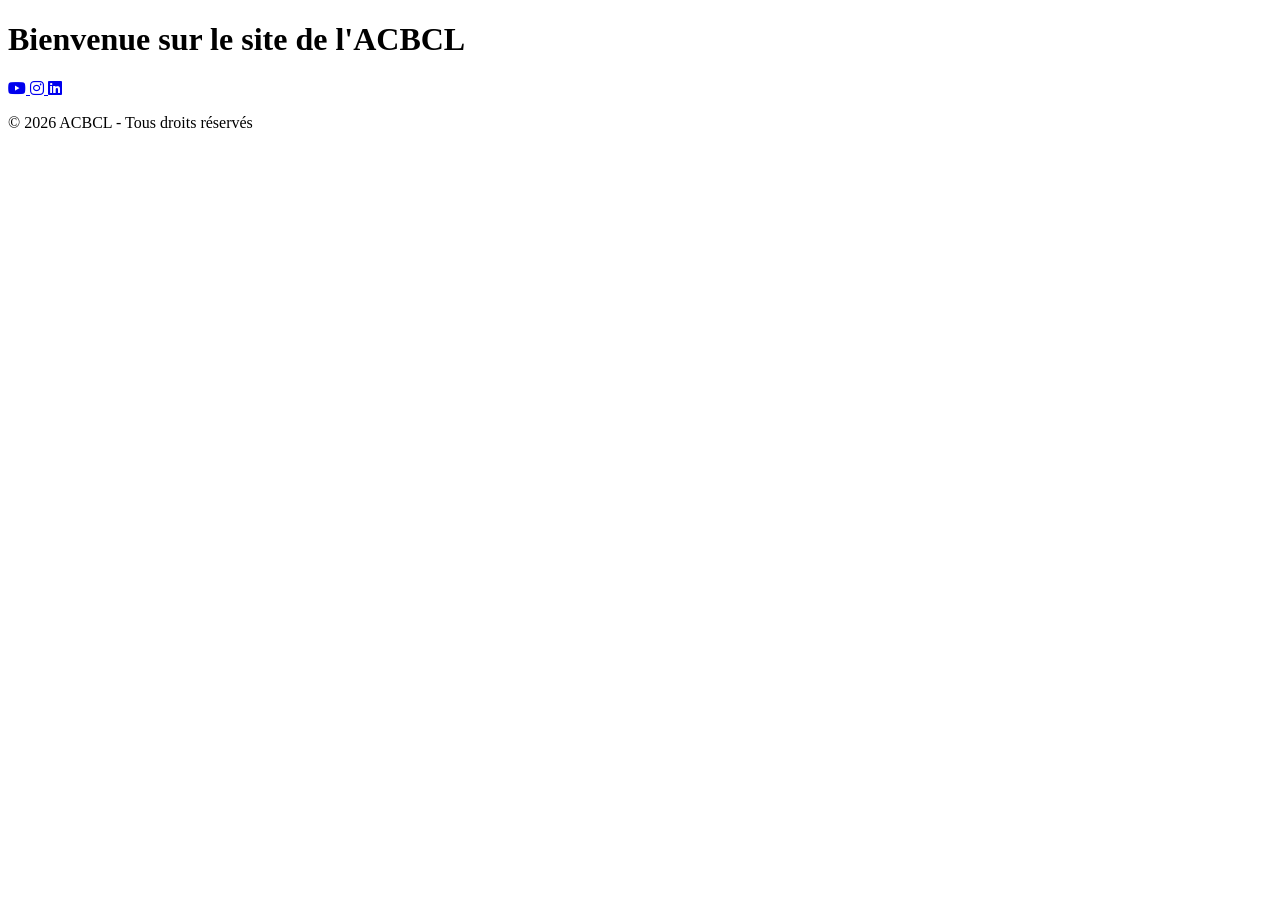
==== index.html @ a0e3e06d "ok" ====
<!DOCTYPE html>
<html lang="fr">

<head>
    <meta charset="UTF-8">
    <meta name="viewport" content="width=device-width, initial-scale=1.0">
    <title>ACBCL site</title>

    <!-- Pour les icônes -->
    <link rel="stylesheet" href="https://cdnjs.cloudflare.com/ajax/libs/font-awesome/6.4.0/css/all.min.css">

    <!-- fichier CSS -->
    <link rel="stylesheet" href="style.css">


</head>

<body>
    <h1>Bienvenue sur le site de l'ACBCL</h1>


















    <!-- Footer avec icônes sociales -->
    <footer>
        <div class="social-icons">
            <a href=" a venir" target="_blank">
                <i class="fab fa-youtube"></i>
            </a>
            <a href="https://www.instagram.com/a.c.b.c.l/" target="_blank">
                <i class="fab fa-instagram"></i>
            </a>
            <a href="https://www.linkedin.com/in/toncompte" target="_blank">
                <i class="fab fa-linkedin"></i>
            </a>
            
        </div>
        <p>&copy; 2026 ACBCL - Tous droits réservés</p>
    </footer>
</body>

</html>
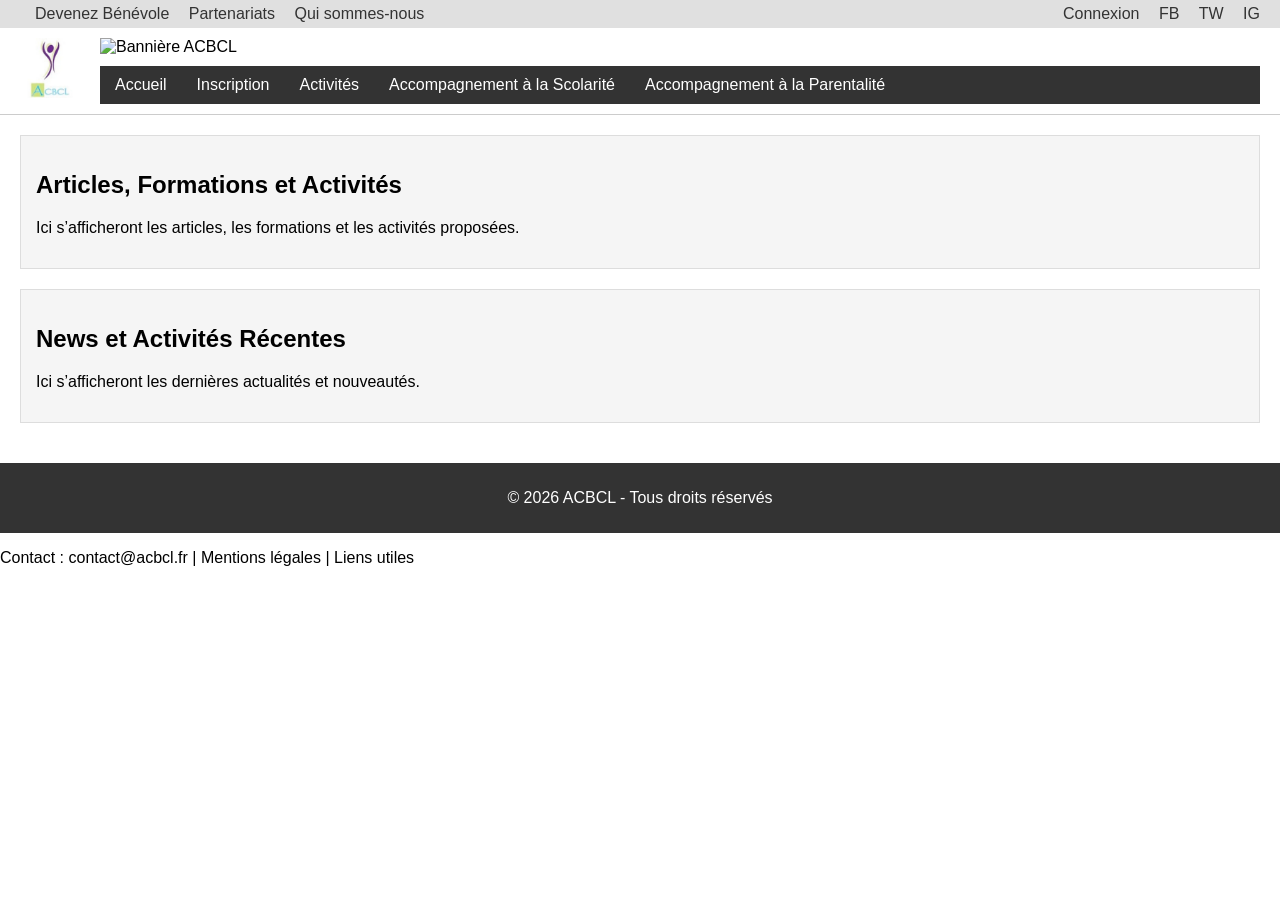
==== commit c5cd65de: "ok" ====
--- a/index.html
+++ b/index.html
@@ -4,34 +4,66 @@
 <head>
     <meta charset="UTF-8">
     <meta name="viewport" content="width=device-width, initial-scale=1.0">
-    <title>ACBCL site</title>
-
-    <!-- Pour les icônes -->
-    <link rel="stylesheet" href="https://cdnjs.cloudflare.com/ajax/libs/font-awesome/6.4.0/css/all.min.css">
-
-    <!-- fichier CSS -->
+    <title>ACBCL.fr</title>
     <link rel="stylesheet" href="style.css">
-
-
 </head>
 
 <body>
-    <h1>Bienvenue sur le site de l'ACBCL</h1>
 
+    <!-- HEADER -->
+    <header>
+        <!-- Section 0 : Liens rapides + Authentification + Réseaux sociaux -->
+        <div class="top-bar">
+            <div class="links">
+                <a href="#">Devenez Bénévole</a>
+                <a href="#">Partenariats</a>
+                <a href="#">Qui sommes-nous</a>
+            </div>
+            <div class="user-social">
+                <a href="#">Connexion</a>
+                <a href="#">FB</a>
+                <a href="#">TW</a>
+                <a href="#">IG</a>
+            </div>
+        </div>
 
+        <!-- Section 1 : Principal 0 (Logo) + Principal 1 (Bannière + Menu) -->
+        <div class="branding">
+            <!-- Principal 0 : Logo -->
+            <img src="images/logo acbcl.webp" alt="Logo ACBCL" class="logo">
 
+            <!-- Principal 1 -->
+            <div class="principal-1">
+                <!-- Zone 0 : Bannière -->
+                <img src="banner.png" alt="Bannière ACBCL" class="banner">
+                <!-- Zone 1 : Barre de menu principale -->
+                <nav class="main-menu">
+                    <ul>
+                        <li><a href="#">Accueil</a></li>
+                        <li><a href="#">Inscription</a></li>
+                        <li><a href="#">Activités</a></li>
+                        <li><a href="#">Accompagnement à la Scolarité</a></li>
+                        <li><a href="#">Accompagnement à la Parentalité</a></li>
+                    </ul>
+                </nav>
+            </div>
+        </div>
+    </header>
 
+    <!-- BODY -->
+    <main>
+        <!-- Section 1 : Articles, formations, activités -->
+        <section class="section-1">
+            <h2>Articles, Formations et Activités</h2>
+            <p>Ici s’afficheront les articles, les formations et les activités proposées.</p>
+        </section>
 
-
-
-
-
-
-
-
-
-
-
+        <!-- Section 2 : News, nouveautés, activités récentes -->
+        <section class="section-2">
+            <h2>News et Activités Récentes</h2>
+            <p>Ici s’afficheront les dernières actualités et nouveautés.</p>
+        </section>
+    </main>
 
 
 
@@ -44,13 +76,18 @@
             <a href="https://www.instagram.com/a.c.b.c.l/" target="_blank">
                 <i class="fab fa-instagram"></i>
             </a>
-            <a href="https://www.linkedin.com/in/toncompte" target="_blank">
+            <a href=" a venir " target="_blank">
                 <i class="fab fa-linkedin"></i>
             </a>
-            
+
         </div>
         <p>&copy; 2026 ACBCL - Tous droits réservés</p>
     </footer>
+
+    <p>Contact : contact@acbcl.fr | Mentions légales | Liens utiles</p>
+
+
+    <script src="script.js"></script>
 </body>
 
 </html>
--- a/style.css
+++ b/style.css
@@ -0,0 +1,83 @@
+/* Styles généraux */
+body {
+  margin: 0;
+  font-family: Arial, sans-serif;
+}
+
+/* HEADER */
+header {
+  border-bottom: 1px solid #ccc;
+}
+
+/* Top-bar : Section 0 */
+.top-bar {
+  display: flex;
+  justify-content: space-between;
+  padding: 5px 20px;
+  background-color: #e0e0e0;
+}
+.top-bar a {
+  margin-left: 15px;
+  text-decoration: none;
+  color: #333;
+}
+
+/* Branding : Section 1 */
+.branding {
+  display: flex;
+  align-items: flex-start;
+  padding: 10px 20px;
+}
+.logo {
+  height: 60px;
+  margin-right: 20px;
+}
+
+/* Principal 1 : Bannière + Menu */
+.principal-1 {
+  flex-grow: 1;
+}
+.banner {
+  width: 100%;
+  height: 60px;
+  object-fit: cover;
+  margin-bottom: 10px;
+}
+.main-menu ul {
+  list-style: none;
+  margin: 0;
+  padding: 0;
+  display: flex;
+  background-color: #333;
+}
+.main-menu ul li {
+  margin: 0;
+}
+.main-menu ul li a {
+  display: block;
+  padding: 10px 15px;
+  color: white;
+  text-decoration: none;
+}
+.main-menu ul li a:hover {
+  background-color: #555;
+}
+
+/* BODY Sections */
+main {
+  padding: 20px;
+}
+.section-1, .section-2 {
+  margin-bottom: 20px;
+  padding: 15px;
+  background-color: #f5f5f5;
+  border: 1px solid #ddd;
+}
+
+/* FOOTER */
+footer {
+  background-color: #333;
+  color: white;
+  text-align: center;
+  padding: 10px;
+}
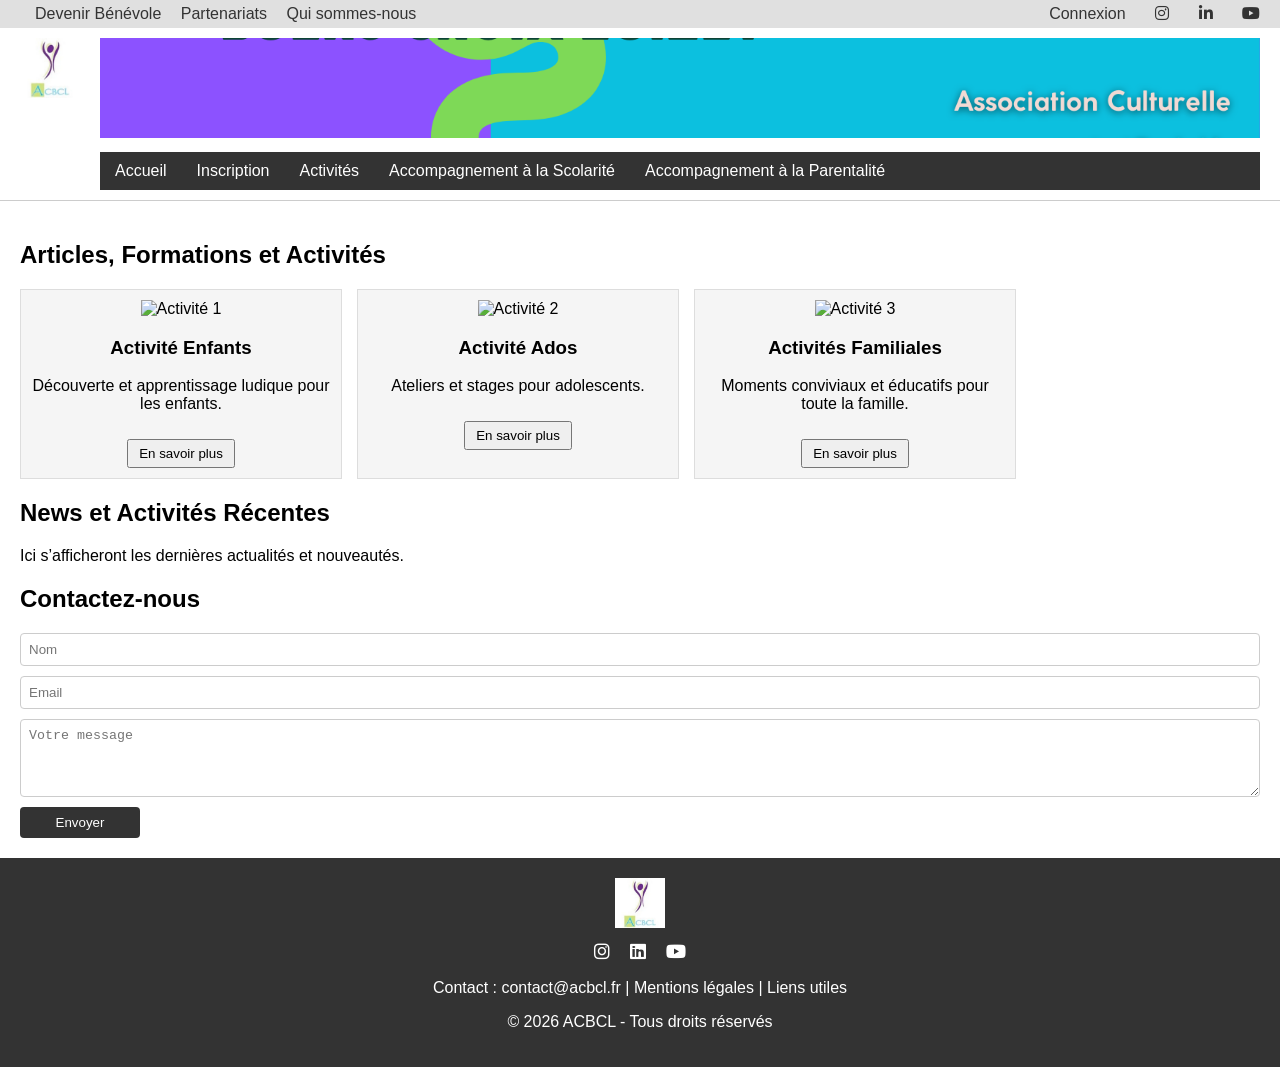
==== commit 53d6a0cf: "ok" ====
--- a/index.html
+++ b/index.html
@@ -6,6 +6,9 @@
     <meta name="viewport" content="width=device-width, initial-scale=1.0">
     <title>ACBCL.fr</title>
     <link rel="stylesheet" href="style.css">
+    <!-- Pour les icônes réseaux sociaux -->
+    <script src="https://kit.fontawesome.com/a076d05399.js" crossorigin="anonymous"></script>
+    <link rel="stylesheet" href="https://cdnjs.cloudflare.com/ajax/libs/font-awesome/6.4.0/css/all.min.css">
 </head>
 
 <body>
@@ -15,15 +18,15 @@
         <!-- Section 0 : Liens rapides + Authentification + Réseaux sociaux -->
         <div class="top-bar">
             <div class="links">
-                <a href="#">Devenez Bénévole</a>
+                <a href="#">Devenir Bénévole</a>
                 <a href="#">Partenariats</a>
                 <a href="#">Qui sommes-nous</a>
             </div>
             <div class="user-social">
                 <a href="#">Connexion</a>
-                <a href="#">FB</a>
-                <a href="#">TW</a>
-                <a href="#">IG</a>
+                    <a href="https://www.instagram.com/a.c.b.c.l/" target="_blank"><i class="fab fa-instagram"></i></a>
+                <a href="https://www.linkedin.com/" target="_blank"><i class="fab fa-linkedin-in"></i></a>
+                <a href="https://www.youtube.com/" target="_blank"><i class="fab fa-youtube"></i></a>
             </div>
         </div>
 
@@ -35,7 +38,7 @@
             <!-- Principal 1 -->
             <div class="principal-1">
                 <!-- Zone 0 : Bannière -->
-                <img src="banner.png" alt="Bannière ACBCL" class="banner">
+                <img src="images/Bannière tempraire pour site .png" alt="Bannière ACBCL" class="banner">
                 <!-- Zone 1 : Barre de menu principale -->
                 <nav class="main-menu">
                     <ul>
@@ -55,7 +58,26 @@
         <!-- Section 1 : Articles, formations, activités -->
         <section class="section-1">
             <h2>Articles, Formations et Activités</h2>
-            <p>Ici s’afficheront les articles, les formations et les activités proposées.</p>
+            <div class="cards-container">
+                <div class="card">
+                    <img src="images/activite1.jpg" alt="Activité 1">
+                    <h3>Activité Enfants</h3>
+                    <p>Découverte et apprentissage ludique pour les enfants.</p>
+                    <button>En savoir plus</button>
+                </div>
+                <div class="card">
+                    <img src="images/activite2.jpg" alt="Activité 2">
+                    <h3>Activité Ados</h3>
+                    <p>Ateliers et stages pour adolescents.</p>
+                    <button>En savoir plus</button>
+                </div>
+                <div class="card">
+                    <img src="images/activite3.jpg" alt="Activité 3">
+                    <h3>Activités Familiales</h3>
+                    <p>Moments conviviaux et éducatifs pour toute la famille.</p>
+                    <button>En savoir plus</button>
+                </div>
+            </div>
         </section>
 
         <!-- Section 2 : News, nouveautés, activités récentes -->
@@ -63,29 +85,32 @@
             <h2>News et Activités Récentes</h2>
             <p>Ici s’afficheront les dernières actualités et nouveautés.</p>
         </section>
+
+        <!-- Formulaire Contact -->
+        <section class="contact">
+            <h2>Contactez-nous</h2>
+            <form>
+                <input type="text" name="nom" placeholder="Nom" required>
+                <input type="email" name="email" placeholder="Email" required>
+                <textarea name="message" placeholder="Votre message" rows="4" required></textarea>
+                <button type="submit">Envoyer</button>
+            </form>
+        </section>
     </main>
 
-
-
-    <!-- Footer avec icônes sociales -->
+    <!-- FOOTER -->
     <footer>
-        <div class="social-icons">
-            <a href=" a venir" target="_blank">
-                <i class="fab fa-youtube"></i>
-            </a>
-            <a href="https://www.instagram.com/a.c.b.c.l/" target="_blank">
-                <i class="fab fa-instagram"></i>
-            </a>
-            <a href=" a venir " target="_blank">
-                <i class="fab fa-linkedin"></i>
-            </a>
-
+        <div class="footer-top">
+            <img src="images/logo acbcl.webp" alt="Logo ACBCL" class="footer-logo">
+            <div class="social-icons">
+                <a href="https://www.instagram.com/a.c.b.c.l/" target="_blank"><i class="fab fa-instagram"></i></a>
+                <a href="https://www.linkedin.com/" target="_blank"><i class="fab fa-linkedin"></i></a>
+                 <a href="https://www.youtube.com/" target="_blank"><i class="fab fa-youtube"></i></a>
+            </div>
         </div>
+        <p>Contact : contact@acbcl.fr | Mentions légales | Liens utiles</p>
         <p>&copy; 2026 ACBCL - Tous droits réservés</p>
     </footer>
-
-    <p>Contact : contact@acbcl.fr | Mentions légales | Liens utiles</p>
-
 
     <script src="script.js"></script>
 </body>
--- a/style.css
+++ b/style.css
@@ -1,83 +1,131 @@
-/* Styles généraux */
 body {
-  margin: 0;
-  font-family: Arial, sans-serif;
+    margin: 0;
+    font-family: Arial, sans-serif;
 }
 
 /* HEADER */
 header {
-  border-bottom: 1px solid #ccc;
+    border-bottom: 1px solid #ccc;
 }
 
 /* Top-bar : Section 0 */
 .top-bar {
-  display: flex;
-  justify-content: space-between;
-  padding: 5px 20px;
-  background-color: #e0e0e0;
+    display: flex;
+    justify-content: space-between;
+    padding: 5px 20px;
+    background-color: #e0e0e0;
 }
 .top-bar a {
-  margin-left: 15px;
-  text-decoration: none;
-  color: #333;
+    margin-left: 15px;
+    text-decoration: none;
+    color: #333;
+}
+.user-social i {
+    margin-left: 10px;
 }
 
 /* Branding : Section 1 */
 .branding {
-  display: flex;
-  align-items: flex-start;
-  padding: 10px 20px;
+    display: flex;
+    align-items: flex-start;
+    padding: 10px 20px;
 }
 .logo {
-  height: 60px;
-  margin-right: 20px;
+    height: 60px;
+    margin-right: 20px;
 }
-
-/* Principal 1 : Bannière + Menu */
 .principal-1 {
-  flex-grow: 1;
+    flex-grow: 1;
 }
 .banner {
-  width: 100%;
-  height: 60px;
-  object-fit: cover;
-  margin-bottom: 10px;
+    width: 100%;
+    height: 100px;
+    object-fit: cover;
+    margin-bottom: 10px;
 }
 .main-menu ul {
-  list-style: none;
-  margin: 0;
-  padding: 0;
-  display: flex;
-  background-color: #333;
-}
-.main-menu ul li {
-  margin: 0;
+    list-style: none;
+    margin: 0;
+    padding: 0;
+    display: flex;
+    background-color: #333;
 }
 .main-menu ul li a {
-  display: block;
-  padding: 10px 15px;
-  color: white;
-  text-decoration: none;
+    display: block;
+    padding: 10px 15px;
+    color: white;
+    text-decoration: none;
 }
 .main-menu ul li a:hover {
-  background-color: #555;
+    background-color: #555;
 }
 
 /* BODY Sections */
 main {
-  padding: 20px;
+    padding: 20px;
 }
 .section-1, .section-2 {
-  margin-bottom: 20px;
-  padding: 15px;
-  background-color: #f5f5f5;
-  border: 1px solid #ddd;
+    margin-bottom: 20px;
+}
+.cards-container {
+    display: flex;
+    gap: 15px;
+    flex-wrap: wrap;
+}
+.card {
+    background-color: #f5f5f5;
+    border: 1px solid #ddd;
+    padding: 10px;
+    width: 300px;
+    text-align: center;
+}
+.card img {
+    width: 100%;
+    height: 150px;
+    object-fit: cover;
+}
+.card button {
+    margin-top: 10px;
+    padding: 5px 10px;
+}
+
+/* Formulaire Contact */
+.contact form {
+    display: flex;
+    flex-direction: column;
+    gap: 10px;
+}
+.contact input, .contact textarea {
+    padding: 8px;
+    border: 1px solid #ccc;
+    border-radius: 4px;
+}
+.contact button {
+    width: 120px;
+    padding: 8px;
+    background-color: #333;
+    color: white;
+    border: none;
+    border-radius: 4px;
 }
 
 /* FOOTER */
 footer {
-  background-color: #333;
-  color: white;
-  text-align: center;
-  padding: 10px;
+    background-color: #333;
+    color: white;
+    text-align: center;
+    padding: 20px 10px;
+}
+.footer-logo {
+    height: 50px;
+    margin-bottom: 10px;
+}
+.social-icons a {
+    margin: 0 8px;
+    color: white;
+    font-size: 18px;
+    text-decoration: none;
+}
+.social-icons a:hover {
+    color: #ffcc00;
 }
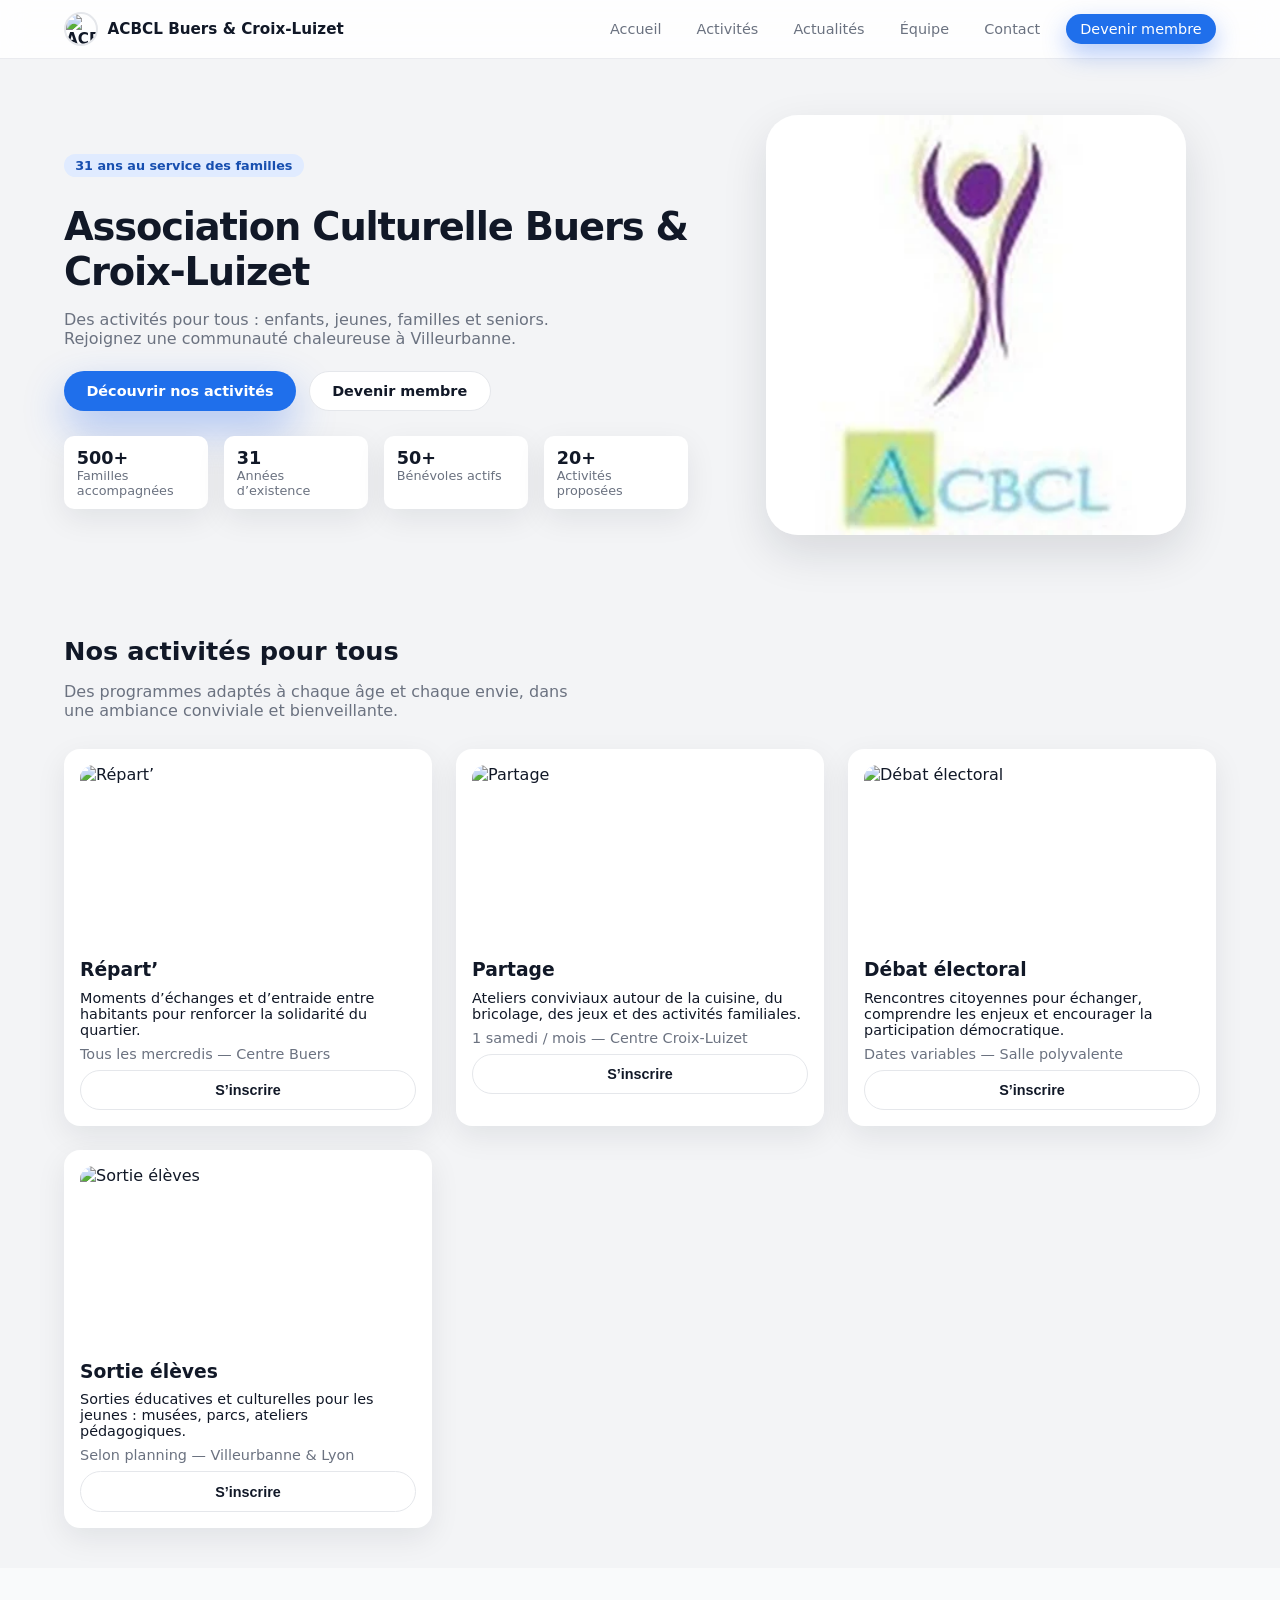
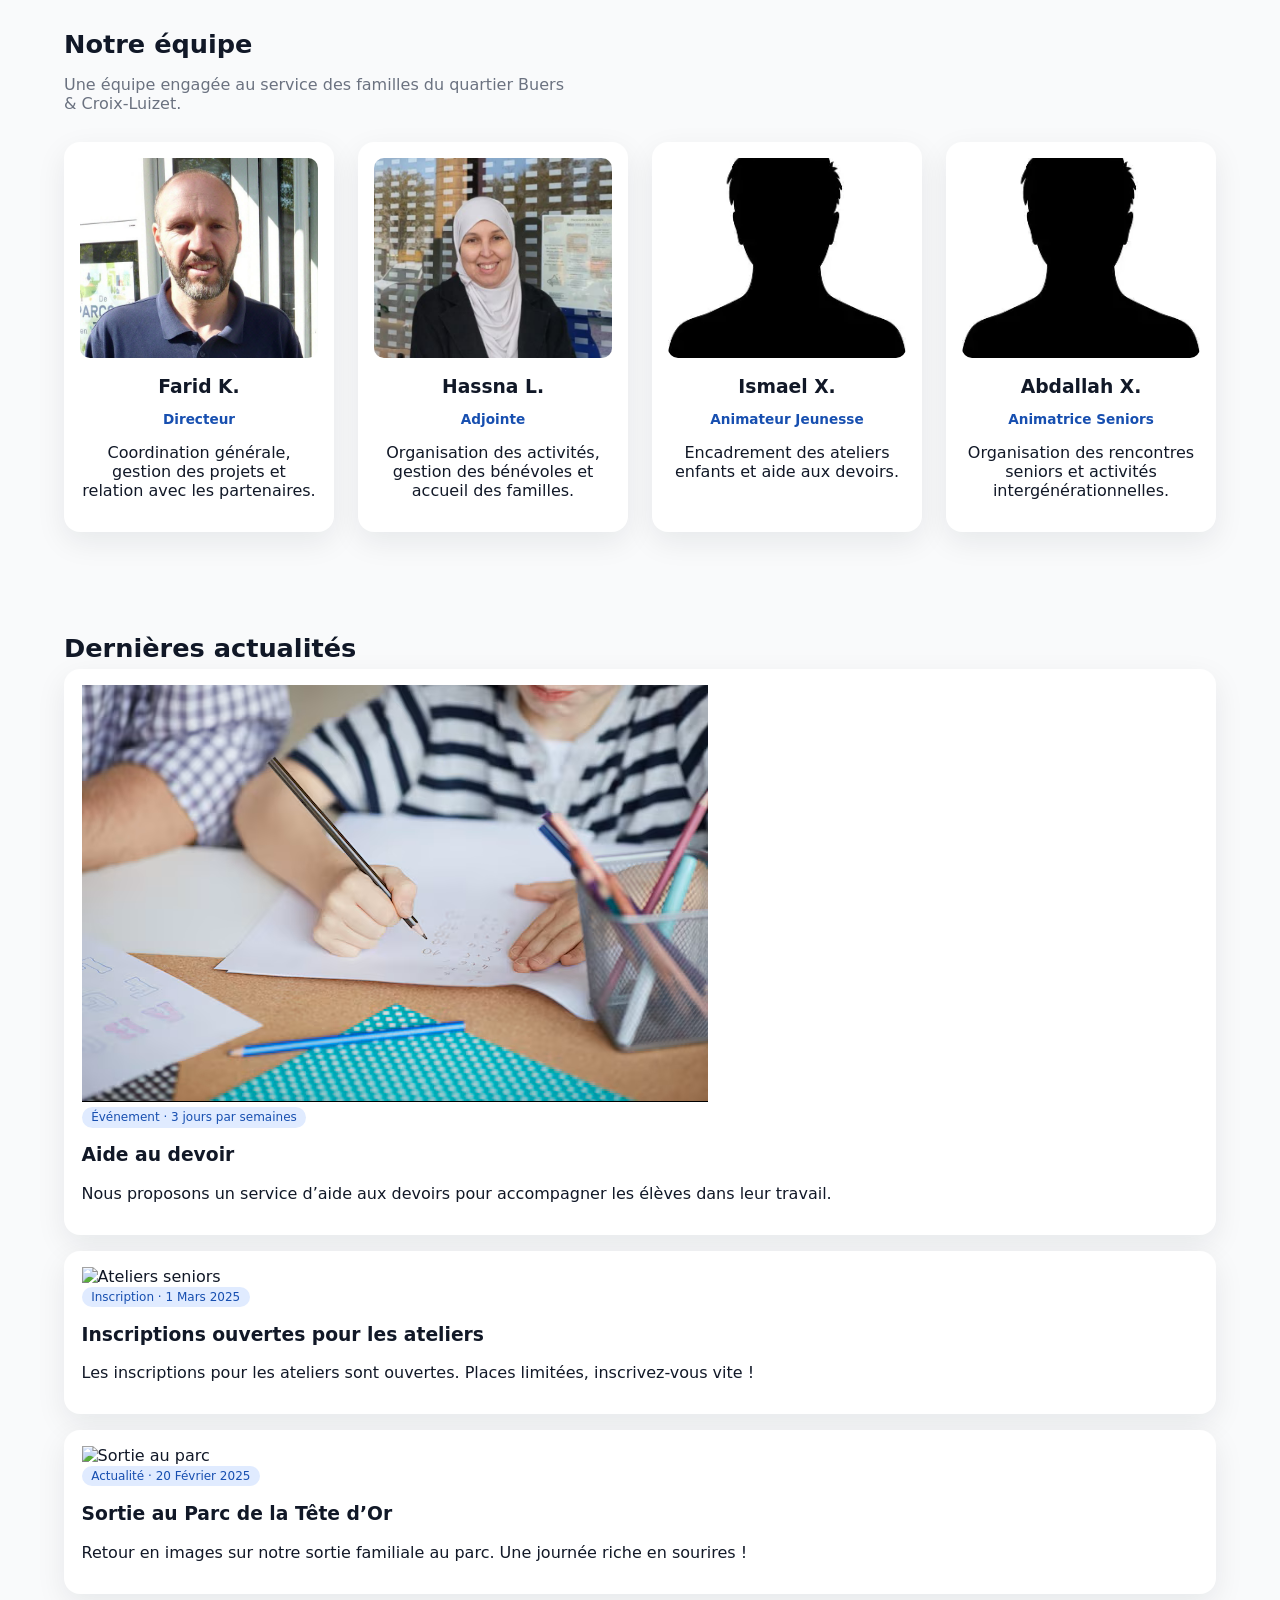
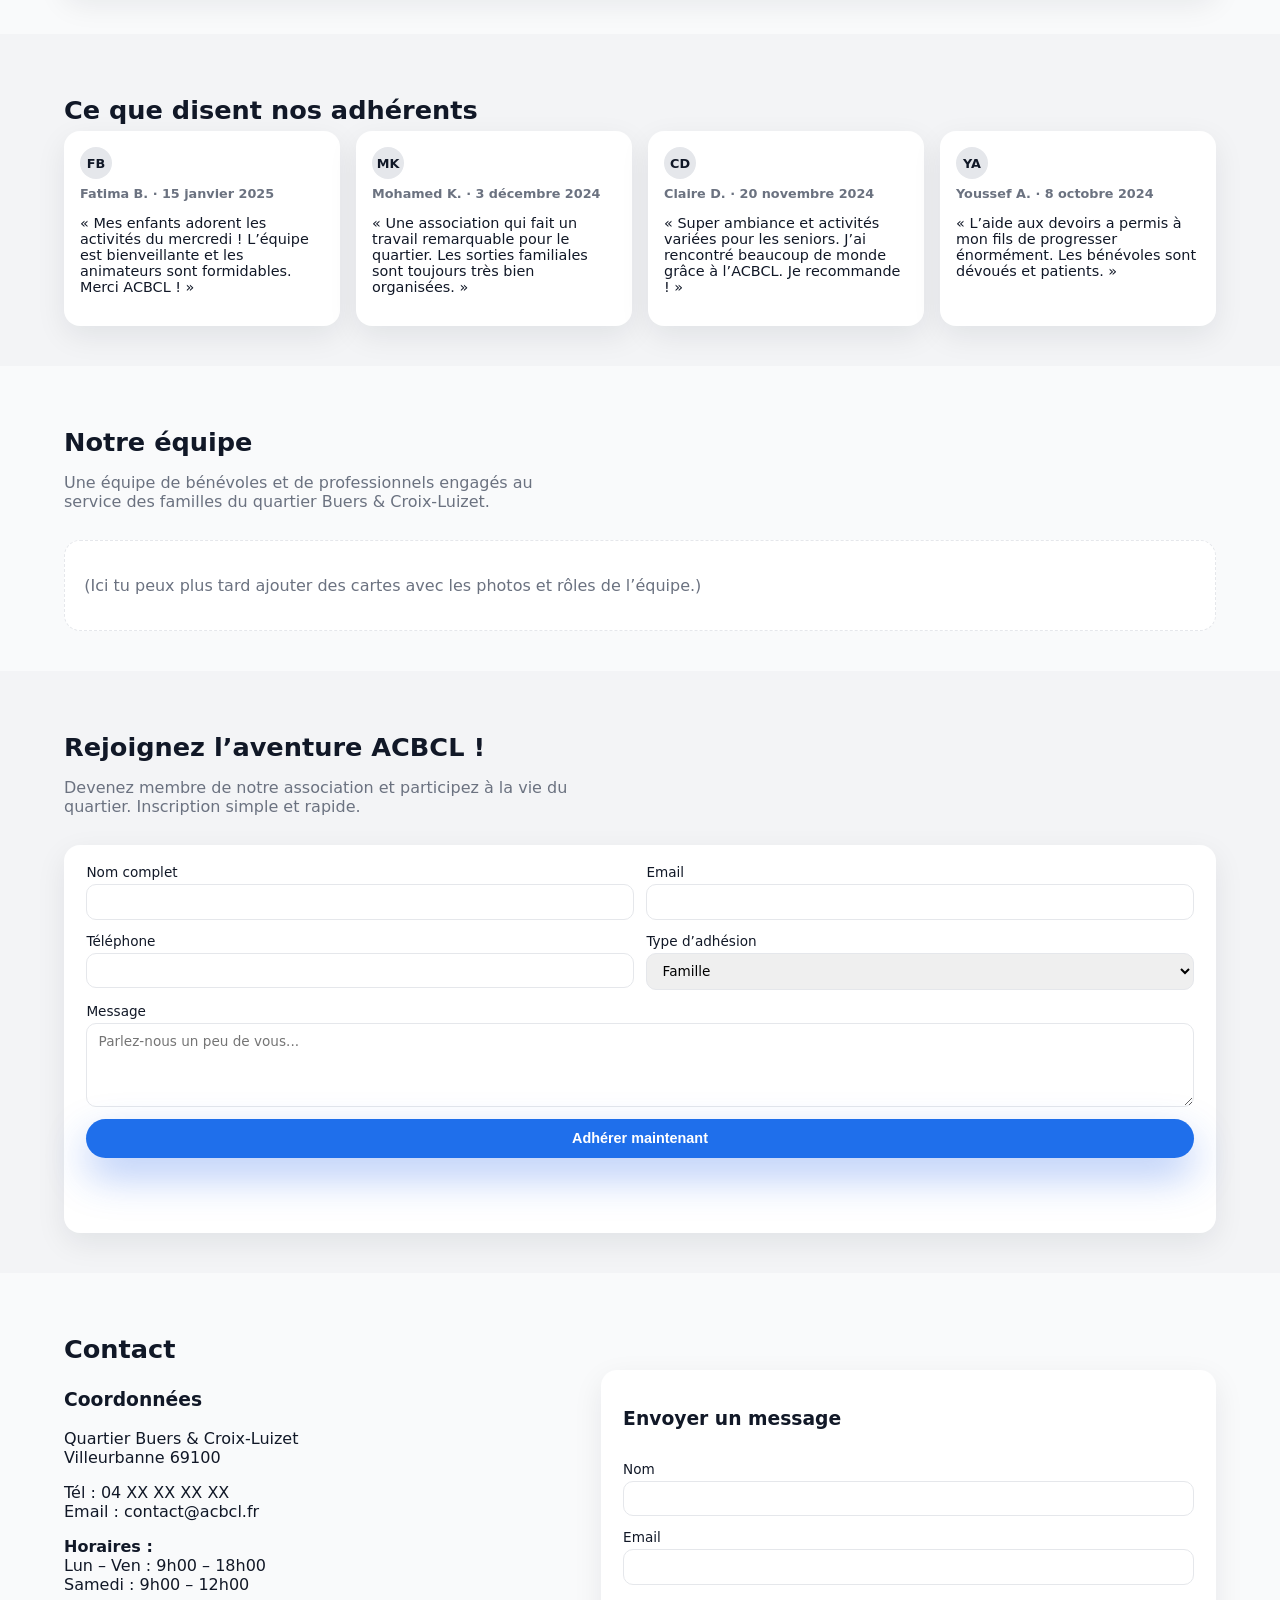
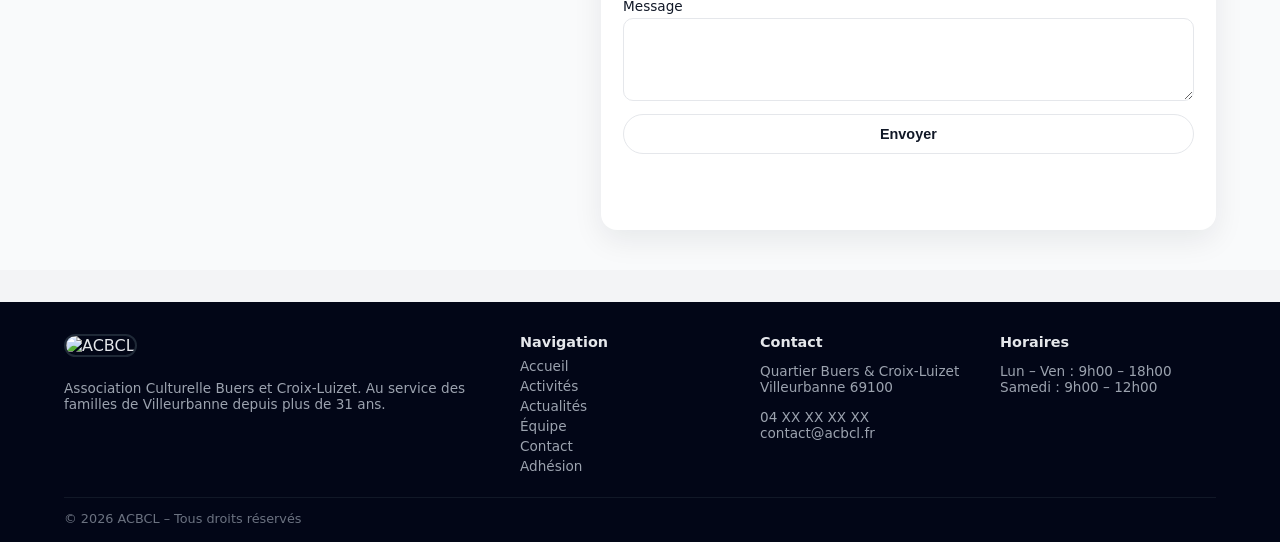
==== commit 467ddf1f: "ok" ====
--- a/index.html
+++ b/index.html
@@ -1,118 +1,301 @@
 <!DOCTYPE html>
 <html lang="fr">
-
 <head>
-    <meta charset="UTF-8">
-    <meta name="viewport" content="width=device-width, initial-scale=1.0">
-    <title>ACBCL.fr</title>
-    <link rel="stylesheet" href="style.css">
-    <!-- Pour les icônes réseaux sociaux -->
-    <script src="https://kit.fontawesome.com/a076d05399.js" crossorigin="anonymous"></script>
-    <link rel="stylesheet" href="https://cdnjs.cloudflare.com/ajax/libs/font-awesome/6.4.0/css/all.min.css">
+  <meta charset="UTF-8" />
+  <title>Association Culturelle Buers & Croix-Luizet</title>
+  <link rel="stylesheet" href="style.css" />
 </head>
-
 <body>
-
-    <!-- HEADER -->
-    <header>
-        <!-- Section 0 : Liens rapides + Authentification + Réseaux sociaux -->
-        <div class="top-bar">
-            <div class="links">
-                <a href="#">Devenir Bénévole</a>
-                <a href="#">Partenariats</a>
-                <a href="#">Qui sommes-nous</a>
-            </div>
-            <div class="user-social">
-                <a href="#">Connexion</a>
-                    <a href="https://www.instagram.com/a.c.b.c.l/" target="_blank"><i class="fab fa-instagram"></i></a>
-                <a href="https://www.linkedin.com/" target="_blank"><i class="fab fa-linkedin-in"></i></a>
-                <a href="https://www.youtube.com/" target="_blank"><i class="fab fa-youtube"></i></a>
-            </div>
-        </div>
-
-        <!-- Section 1 : Principal 0 (Logo) + Principal 1 (Bannière + Menu) -->
-        <div class="branding">
-            <!-- Principal 0 : Logo -->
-            <img src="images/logo acbcl.webp" alt="Logo ACBCL" class="logo">
-
-            <!-- Principal 1 -->
-            <div class="principal-1">
-                <!-- Zone 0 : Bannière -->
-                <img src="images/Bannière tempraire pour site .png" alt="Bannière ACBCL" class="banner">
-                <!-- Zone 1 : Barre de menu principale -->
-                <nav class="main-menu">
-                    <ul>
-                        <li><a href="#">Accueil</a></li>
-                        <li><a href="#">Inscription</a></li>
-                        <li><a href="#">Activités</a></li>
-                        <li><a href="#">Accompagnement à la Scolarité</a></li>
-                        <li><a href="#">Accompagnement à la Parentalité</a></li>
-                    </ul>
-                </nav>
-            </div>
-        </div>
-    </header>
-
-    <!-- BODY -->
-    <main>
-        <!-- Section 1 : Articles, formations, activités -->
-        <section class="section-1">
-            <h2>Articles, Formations et Activités</h2>
-            <div class="cards-container">
-                <div class="card">
-                    <img src="images/activite1.jpg" alt="Activité 1">
-                    <h3>Activité Enfants</h3>
-                    <p>Découverte et apprentissage ludique pour les enfants.</p>
-                    <button>En savoir plus</button>
-                </div>
-                <div class="card">
-                    <img src="images/activite2.jpg" alt="Activité 2">
-                    <h3>Activité Ados</h3>
-                    <p>Ateliers et stages pour adolescents.</p>
-                    <button>En savoir plus</button>
-                </div>
-                <div class="card">
-                    <img src="images/activite3.jpg" alt="Activité 3">
-                    <h3>Activités Familiales</h3>
-                    <p>Moments conviviaux et éducatifs pour toute la famille.</p>
-                    <button>En savoir plus</button>
-                </div>
-            </div>
-        </section>
-
-        <!-- Section 2 : News, nouveautés, activités récentes -->
-        <section class="section-2">
-            <h2>News et Activités Récentes</h2>
-            <p>Ici s’afficheront les dernières actualités et nouveautés.</p>
-        </section>
-
-        <!-- Formulaire Contact -->
-        <section class="contact">
-            <h2>Contactez-nous</h2>
-            <form>
-                <input type="text" name="nom" placeholder="Nom" required>
-                <input type="email" name="email" placeholder="Email" required>
-                <textarea name="message" placeholder="Votre message" rows="4" required></textarea>
-                <button type="submit">Envoyer</button>
-            </form>
-        </section>
-    </main>
-
-    <!-- FOOTER -->
-    <footer>
-        <div class="footer-top">
-            <img src="images/logo acbcl.webp" alt="Logo ACBCL" class="footer-logo">
-            <div class="social-icons">
-                <a href="https://www.instagram.com/a.c.b.c.l/" target="_blank"><i class="fab fa-instagram"></i></a>
-                <a href="https://www.linkedin.com/" target="_blank"><i class="fab fa-linkedin"></i></a>
-                 <a href="https://www.youtube.com/" target="_blank"><i class="fab fa-youtube"></i></a>
-            </div>
-        </div>
-        <p>Contact : contact@acbcl.fr | Mentions légales | Liens utiles</p>
-        <p>&copy; 2026 ACBCL - Tous droits réservés</p>
-    </footer>
-
-    <script src="script.js"></script>
+  <header class="header">
+    <div class="logo">
+      <img src="https://acbcl-connect-hub.lovable.app/assets/logo-acbcl-DStMol4x.png" alt="ACBCL" />
+      <span>ACBCL Buers & Croix-Luizet</span>
+    </div>
+    <nav class="nav">
+      <a href="#accueil">Accueil</a>
+      <a href="#activites">Activités</a>
+      <a href="#actualites">Actualités</a>
+      <a href="#equipe">Équipe</a>
+      <a href="#contact">Contact</a>
+      <a href="#adhesion" class="btn-nav">Devenir membre</a>
+    </nav>
+  </header>
+
+  <main>
+    <!-- Hero -->
+    <section id="accueil" class="hero">
+      <div class="hero-text">
+        <p class="hero-tag">31 ans au service des familles</p>
+        <h1>Association Culturelle Buers & Croix-Luizet</h1>
+        <p class="hero-sub">
+          Des activités pour tous : enfants, jeunes, familles et seniors. Rejoignez une communauté chaleureuse à Villeurbanne.
+        </p>
+        <div class="hero-actions">
+          <a href="#activites" class="btn primary">Découvrir nos activités</a>
+          <a href="#adhesion" class="btn secondary">Devenir membre</a>
+        </div>
+        <div class="hero-stats">
+          <div><strong>500+</strong><span>Familles accompagnées</span></div>
+          <div><strong>31</strong><span>Années d’existence</span></div>
+          <div><strong>50+</strong><span>Bénévoles actifs</span></div>
+          <div><strong>20+</strong><span>Activités proposées</span></div>
+        </div>
+      </div>
+      <div class="hero-image">
+        <img src="images/logo acbcl.webp" alt="Communauté ACBCL" />
+      </div>
+    </section>
+
+    <!-- Activités -->
+    <section id="activites" class="section">
+      <h2>Nos activités pour tous</h2>
+      <p class="section-sub">
+        Des programmes adaptés à chaque âge et chaque envie, dans une ambiance conviviale et bienveillante.
+      </p>
+      <div class="cards">
+
+  <article class="card">
+    <img src="images/people-discussion-5069845_1280-1024x500.jpg" alt="Répart’" />
+    <h3>Répart’</h3>
+    <p>Moments d’échanges et d’entraide entre habitants pour renforcer la solidarité du quartier.</p>
+    <p class="card-meta">Tous les mercredis — Centre Buers</p>
+    <button class="btn secondary activity-btn" data-activity="Répart’">S’inscrire</button>
+  </article>
+
+  <article class="card">
+    <img src="images/OIP (1).webp" alt="Partage" />
+    <h3>Partage</h3>
+    <p>Ateliers conviviaux autour de la cuisine, du bricolage, des jeux et des activités familiales.</p>
+    <p class="card-meta">1 samedi / mois — Centre Croix-Luizet</p>
+    <button class="btn secondary activity-btn" data-activity="Partage">S’inscrire</button>
+  </article>
+
+  <article class="card">
+    <img src="images/debat electoal - Recherche Images_files/4A9D07RlW6M7gPmPQQydX3khDJc.svg" alt="Débat électoral" />
+    <h3>Débat électoral</h3>
+    <p>Rencontres citoyennes pour échanger, comprendre les enjeux et encourager la participation démocratique.</p>
+    <p class="card-meta">Dates variables — Salle polyvalente</p>
+    <button class="btn secondary activity-btn" data-activity="Débat électoral">S’inscrire</button>
+  </article>
+
+  <article class="card">
+    <img src="https://i.imgur.com/2q4p0uA.jpeg" alt="Sortie élèves" />
+    <h3>Sortie élèves</h3>
+    <p>Sorties éducatives et culturelles pour les jeunes : musées, parcs, ateliers pédagogiques.</p>
+    <p class="card-meta">Selon planning — Villeurbanne & Lyon</p>
+    <button class="btn secondary activity-btn" data-activity="Sortie élèves">S’inscrire</button>
+  </article>
+
+</div>
+
+    </section>
+    <section id="equipe" class="section section-alt">
+  <h2>Notre équipe</h2>
+  <p class="section-sub">
+    Une équipe engagée au service des familles du quartier Buers & Croix-Luizet.
+  </p>
+
+  <div class="team-grid">
+    <article class="team-card">
+      <img src="images/farid-khelifi-coordinateur-de-l-association-culturelle-buers-et-croix-luizet-(acbcl)-photo-d-archives-progres-emmanuelle-babe-1683740346.jpg" alt="">
+      <h3>Farid K.</h3>
+      <p class="role">Directeur</p>
+      <p>Coordination générale, gestion des projets et relation avec les partenaires.</p>
+    </article>
+
+    <article class="team-card">
+      <img src="images/Capture.PNG" alt="Adjointe" />
+      <h3>Hassna L.</h3>
+      <p class="role">Adjointe</p>
+      <p>Organisation des activités, gestion des bénévoles et accueil des familles.</p>
+    </article>
+
+    <article class="team-card">
+      <img src="images/OIP.webp" alt="Animateur" />
+      <h3>Ismael X.</h3>
+      <p class="role">Animateur Jeunesse</p>
+      <p>Encadrement des ateliers enfants et aide aux devoirs.</p>
+    </article>
+
+    <article class="team-card">
+      <img src="images/OIP.webp" alt="Animatrice" />
+      <h3>Abdallah X.</h3>
+      <p class="role">Animatrice Seniors</p>
+      <p>Organisation des rencontres seniors et activités intergénérationnelles.</p>
+    </article>
+  </div>
+</section>
+
+
+    <!-- Actualités -->
+   <section id="actualites" class="section section-alt">
+  <h2>Dernières actualités</h2>
+
+  <div class="news-list">
+
+    <article class="news-item">
+      <img src="images/photo aide au devoir.png" alt="Aide au devoirs" class="news-img" />
+      <div>
+        <span class="news-tag">Événement · 3 jours par semaines</span>
+        <h3>Aide au devoir </h3>
+        <p>Nous proposons un service d’aide aux devoirs pour accompagner les élèves dans leur travail.</p>
+      </div>
+    </article>
+
+    <article class="news-item">
+      <img src="images/image-89.webp" alt="Ateliers seniors" class="news-img" />
+      <div>
+        <span class="news-tag">Inscription · 1 Mars 2025</span>
+        <h3>Inscriptions ouvertes pour les ateliers </h3>
+        <p>Les inscriptions pour les ateliers sont ouvertes. Places limitées, inscrivez-vous vite !</p>
+      </div>
+    </article>
+
+    <article class="news-item">
+      <img src="images/Jardin_botanique_lyon.JPG" alt="Sortie au parc" class="news-img" />
+      <div>
+        <span class="news-tag">Actualité · 20 Février 2025</span>
+        <h3>Sortie au Parc de la Tête d’Or</h3>
+        <p>Retour en images sur notre sortie familiale au parc. Une journée riche en sourires !</p>
+      </div>
+    </article>
+
+  </div>
+</section>
+
+
+    <!-- Témoignages -->
+    <section class="section">
+      <h2>Ce que disent nos adhérents</h2>
+      <div class="testimonials">
+        <article class="testimonial">
+          <span class="initials">FB</span>
+          <p class="name">Fatima B. · 15 janvier 2025</p>
+          <p>« Mes enfants adorent les activités du mercredi ! L’équipe est bienveillante et les animateurs sont formidables. Merci ACBCL ! »</p>
+        </article>
+        <article class="testimonial">
+          <span class="initials">MK</span>
+          <p class="name">Mohamed K. · 3 décembre 2024</p>
+          <p>« Une association qui fait un travail remarquable pour le quartier. Les sorties familiales sont toujours très bien organisées. »</p>
+        </article>
+        <article class="testimonial">
+          <span class="initials">CD</span>
+          <p class="name">Claire D. · 20 novembre 2024</p>
+          <p>« Super ambiance et activités variées pour les seniors. J’ai rencontré beaucoup de monde grâce à l’ACBCL. Je recommande ! »</p>
+        </article>
+        <article class="testimonial">
+          <span class="initials">YA</span>
+          <p class="name">Youssef A. · 8 octobre 2024</p>
+          <p>« L’aide aux devoirs a permis à mon fils de progresser énormément. Les bénévoles sont dévoués et patients. »</p>
+        </article>
+      </div>
+    </section>
+
+    <!-- Équipe (placeholder simple) -->
+    <section id="equipe" class="section section-alt">
+      <h2>Notre équipe</h2>
+      <p class="section-sub">
+        Une équipe de bénévoles et de professionnels engagés au service des familles du quartier Buers & Croix-Luizet.
+      </p>
+      <div class="team-placeholder">
+        <p>(Ici tu peux plus tard ajouter des cartes avec les photos et rôles de l’équipe.)</p>
+      </div>
+    </section>
+
+    <!-- Adhésion -->
+    <section id="adhesion" class="section">
+      <h2>Rejoignez l’aventure ACBCL !</h2>
+      <p class="section-sub">
+        Devenez membre de notre association et participez à la vie du quartier. Inscription simple et rapide.
+      </p>
+      <form class="form" id="adhesion-form">
+        <div class="form-row">
+          <label>Nom complet
+            <input type="text" name="nom" required />
+          </label>
+          <label>Email
+            <input type="email" name="email" required />
+          </label>
+        </div>
+        <div class="form-row">
+          <label>Téléphone
+            <input type="tel" name="telephone" />
+          </label>
+          <label>Type d’adhésion
+            <select name="type">
+              <option value="famille">Famille</option>
+              <option value="jeune">Jeune</option>
+              <option value="senior">Senior</option>
+              <option value="benevole">Bénévole</option>
+            </select>
+          </label>
+        </div>
+        <label>Message
+          <textarea name="message" rows="4" placeholder="Parlez-nous un peu de vous..."></textarea>
+        </label>
+        <button type="submit" class="btn primary">Adhérer maintenant</button>
+        <p class="form-feedback" id="adhesion-feedback"></p>
+      </form>
+    </section>
+
+    <!-- Contact -->
+    <section id="contact" class="section section-alt">
+      <h2>Contact</h2>
+      <div class="contact-grid">
+        <div>
+          <h3>Coordonnées</h3>
+          <p>Quartier Buers & Croix-Luizet<br />Villeurbanne 69100</p>
+          <p>Tél : 04 XX XX XX XX<br />Email : contact@acbcl.fr</p>
+          <p><strong>Horaires :</strong><br />Lun – Ven : 9h00 – 18h00<br />Samedi : 9h00 – 12h00</p>
+        </div>
+        <form class="form" id="contact-form">
+          <h3>Envoyer un message</h3>
+          <label>Nom
+            <input type="text" name="nom" required />
+          </label>
+          <label>Email
+            <input type="email" name="email" required />
+          </label>
+          <label>Message
+            <textarea name="message" rows="4" required></textarea>
+          </label>
+          <button type="submit" class="btn secondary">Envoyer</button>
+          <p class="form-feedback" id="contact-feedback"></p>
+        </form>
+      </div>
+    </section>
+  </main>
+
+  <footer class="footer">
+    <div class="footer-main">
+      <div class="footer-brand">
+        <img src="https://acbcl-connect-hub.lovable.app/assets/logo-acbcl-DStMol4x.png" alt="ACBCL" />
+        <p>Association Culturelle Buers et Croix-Luizet. Au service des familles de Villeurbanne depuis plus de 31 ans.</p>
+      </div>
+      <div class="footer-col">
+        <h4>Navigation</h4>
+        <a href="#accueil">Accueil</a>
+        <a href="#activites">Activités</a>
+        <a href="#actualites">Actualités</a>
+        <a href="#equipe">Équipe</a>
+        <a href="#contact">Contact</a>
+        <a href="#adhesion">Adhésion</a>
+      </div>
+      <div class="footer-col">
+        <h4>Contact</h4>
+        <p>Quartier Buers & Croix-Luizet<br />Villeurbanne 69100</p>
+        <p>04 XX XX XX XX<br />contact@acbcl.fr</p>
+      </div>
+      <div class="footer-col">
+        <h4>Horaires</h4>
+        <p>Lun – Ven : 9h00 – 18h00<br />Samedi : 9h00 – 12h00</p>
+      </div>
+    </div>
+    <div class="footer-bottom">
+      <span>© 2026 ACBCL – Tous droits réservés</span>
+    </div>
+  </footer>
+
+  <script src="script.js"></script>
 </body>
-
-</html>+</html>
--- a/style.css
+++ b/style.css
@@ -1,131 +1,554 @@
+:root {
+  --primary: #1f6feb;
+  --primary-dark: #174fb0;
+  --secondary: #f4f6fb;
+  --accent: #f97316;
+  --text: #111827;
+  --muted: #6b7280;
+  --bg: #ffffff;
+  --border: #e5e7eb;
+  --radius-lg: 16px;
+  --radius-md: 10px;
+  --shadow-soft: 0 18px 45px rgba(15, 23, 42, 0.12);
+  --shadow-card: 0 10px 30px rgba(15, 23, 42, 0.08);
+  --transition: 0.2s ease-out;
+}
+
+*,
+*::before,
+*::after {
+  box-sizing: border-box;
+}
+
 body {
-    margin: 0;
-    font-family: Arial, sans-serif;
-}
-
-/* HEADER */
-header {
-    border-bottom: 1px solid #ccc;
-}
-
-/* Top-bar : Section 0 */
-.top-bar {
-    display: flex;
-    justify-content: space-between;
-    padding: 5px 20px;
-    background-color: #e0e0e0;
-}
-.top-bar a {
-    margin-left: 15px;
-    text-decoration: none;
-    color: #333;
-}
-.user-social i {
-    margin-left: 10px;
-}
-
-/* Branding : Section 1 */
-.branding {
-    display: flex;
+  margin: 0;
+  font-family: system-ui, -apple-system, BlinkMacSystemFont, "Segoe UI", sans-serif;
+  color: var(--text);
+  background: #f3f4f6;
+}
+
+/* Layout */
+
+header.header {
+  position: sticky;
+  top: 0;
+  z-index: 20;
+  background: rgba(255, 255, 255, 0.9);
+  backdrop-filter: blur(14px);
+  border-bottom: 1px solid rgba(229, 231, 235, 0.8);
+  display: flex;
+  align-items: center;
+  justify-content: space-between;
+  padding: 0.75rem 5vw;
+}
+
+.logo {
+  display: flex;
+  align-items: center;
+  gap: 0.6rem;
+  font-weight: 700;
+  font-size: 0.95rem;
+}
+
+.logo img {
+  height: 34px;
+  width: 34px;
+  border-radius: 999px;
+  border: 2px solid #e5e7eb;
+}
+
+.nav {
+  display: flex;
+  align-items: center;
+  gap: 1rem;
+  font-size: 0.9rem;
+}
+
+.nav a {
+  text-decoration: none;
+  color: var(--muted);
+  padding: 0.35rem 0.6rem;
+  border-radius: 999px;
+  transition: color var(--transition), background var(--transition), transform var(--transition);
+}
+
+.nav a:hover {
+  color: var(--text);
+  background: #e5e7eb;
+  transform: translateY(-1px);
+}
+
+.nav .btn-nav {
+  background: var(--primary);
+  color: #fff;
+  padding: 0.45rem 0.9rem;
+  box-shadow: 0 10px 25px rgba(37, 99, 235, 0.35);
+}
+
+.nav .btn-nav:hover {
+  background: var(--primary-dark);
+}
+
+/* Hero */
+
+.hero {
+  display: grid;
+  grid-template-columns: minmax(0, 1.3fr) minmax(0, 1fr);
+  gap: 3rem;
+  padding: 3.5rem 5vw 2.5rem;
+  align-items: center;
+}
+
+.hero-text {
+  max-width: 640px;
+}
+
+.hero-tag {
+  display: inline-flex;
+  align-items: center;
+  gap: 0.4rem;
+  font-size: 0.8rem;
+  color: var(--primary-dark);
+  background: #e0ebff;
+  padding: 0.25rem 0.7rem;
+  border-radius: 999px;
+  font-weight: 600;
+}
+
+.hero h1 {
+  font-size: 2.4rem;
+  margin: 0.9rem 0 0.4rem;
+  letter-spacing: -0.03em;
+}
+
+.hero-sub {
+  color: var(--muted);
+  max-width: 32rem;
+  margin-bottom: 1.4rem;
+}
+
+.hero-actions {
+  display: flex;
+  gap: 0.8rem;
+  margin-bottom: 1.6rem;
+}
+
+.btn {
+  border-radius: 999px;
+  padding: 0.7rem 1.4rem;
+  border: none;
+  cursor: pointer;
+  font-weight: 600;
+  font-size: 0.9rem;
+  display: inline-flex;
+  align-items: center;
+  justify-content: center;
+  text-decoration: none;
+  transition: background var(--transition), transform var(--transition), box-shadow var(--transition);
+}
+
+.btn.primary {
+  background: var(--primary);
+  color: #fff;
+  box-shadow: 0 18px 40px rgba(37, 99, 235, 0.35);
+}
+
+.btn.primary:hover {
+  background: var(--primary-dark);
+  transform: translateY(-1px);
+}
+
+.btn.secondary {
+  background: #fff;
+  color: var(--text);
+  border: 1px solid var(--border);
+}
+
+.btn.secondary:hover {
+  background: #f9fafb;
+  transform: translateY(-1px);
+}
+
+.hero-stats {
+  display: grid;
+  grid-template-columns: repeat(4, minmax(0, 1fr));
+  gap: 1rem;
+  font-size: 0.8rem;
+}
+
+.hero-stats div {
+  background: #fff;
+  border-radius: var(--radius-md);
+  padding: 0.7rem 0.8rem;
+  box-shadow: var(--shadow-card);
+}
+
+.hero-stats strong {
+  display: block;
+  font-size: 1.1rem;
+}
+
+.hero-stats span {
+  color: var(--muted);
+}
+
+.hero-image {
+  display: flex;
+  justify-content: center;
+}
+
+.hero-image img {
+  width: 100%;
+  max-width: 420px;
+  border-radius: 32px;
+  box-shadow: var(--shadow-soft);
+  object-fit: cover;
+}
+
+/* Sections */
+
+.section {
+  padding: 2.5rem 5vw;
+}
+
+.section-alt {
+  background: #f9fafb;
+}
+
+.section h2 {
+  font-size: 1.6rem;
+  margin-bottom: 0.4rem;
+}
+
+.section-sub {
+  color: var(--muted);
+  max-width: 32rem;
+  margin-bottom: 1.8rem;
+}
+
+/* Cards */
+
+.cards {
+  display: grid;
+  grid-template-columns: repeat(3, minmax(0, 1fr));
+  gap: 1.5rem;
+}
+
+.card {
+  background: #fff;
+  border-radius: var(--radius-lg);
+  box-shadow: var(--shadow-card);
+  padding: 1rem;
+  display: flex;
+  flex-direction: column;
+  gap: 0.5rem;
+}
+
+.card img {
+  width: 100%;
+  border-radius: 14px;
+  height: 180px;
+  object-fit: cover;
+}
+
+.card h3 {
+  margin: 0.4rem 0 0.1rem;
+}
+
+.card p {
+  margin: 0;
+  font-size: 0.9rem;
+}
+
+.card-meta {
+  color: var(--muted);
+  font-size: 0.8rem;
+}
+
+/* Actualités */
+
+.news-list {
+  display: grid;
+  gap: 1rem;
+}
+
+.news-item {
+  background: #fff;
+  border-radius: var(--radius-lg);
+  padding: 1rem 1.1rem;
+  box-shadow: var(--shadow-card);
+}
+
+.news-tag {
+  font-size: 0.75rem;
+  color: var(--primary-dark);
+  background: #e0ebff;
+  padding: 0.2rem 0.6rem;
+  border-radius: 999px;
+}
+
+/* Témoignages */
+
+.testimonials {
+  display: grid;
+  grid-template-columns: repeat(4, minmax(0, 1fr));
+  gap: 1rem;
+}
+
+.testimonial {
+  background: #fff;
+  border-radius: var(--radius-lg);
+  padding: 1rem;
+  box-shadow: var(--shadow-card);
+  font-size: 0.9rem;
+}
+
+.initials {
+  display: inline-flex;
+  align-items: center;
+  justify-content: center;
+  width: 32px;
+  height: 32px;
+  border-radius: 999px;
+  background: #e5e7eb;
+  font-weight: 700;
+  font-size: 0.8rem;
+  margin-bottom: 0.4rem;
+}
+
+.testimonial .name {
+  font-weight: 600;
+  font-size: 0.8rem;
+  color: var(--muted);
+  margin: 0 0 0.4rem;
+}
+
+/* Équipe */
+
+.team-placeholder {
+  background: #fff;
+  border-radius: var(--radius-lg);
+  padding: 1.2rem;
+  border: 1px dashed var(--border);
+  color: var(--muted);
+}
+
+/* Formulaires */
+
+.form {
+  background: #fff;
+  border-radius: var(--radius-lg);
+  padding: 1.2rem 1.4rem;
+  box-shadow: var(--shadow-card);
+  display: flex;
+  flex-direction: column;
+  gap: 0.8rem;
+}
+
+.form-row {
+  display: grid;
+  grid-template-columns: repeat(2, minmax(0, 1fr));
+  gap: 0.8rem;
+}
+
+.form label {
+  font-size: 0.85rem;
+  display: flex;
+  flex-direction: column;
+  gap: 0.25rem;
+}
+
+.form input,
+.form select,
+.form textarea {
+  border-radius: 10px;
+  border: 1px solid var(--border);
+  padding: 0.55rem 0.7rem;
+  font: inherit;
+  resize: vertical;
+}
+
+.form input:focus,
+.form select:focus,
+.form textarea:focus {
+  outline: 2px solid rgba(37, 99, 235, 0.4);
+  border-color: var(--primary);
+}
+
+.form-feedback {
+  font-size: 0.8rem;
+  color: var(--muted);
+  min-height: 1.1rem;
+}
+
+/* Contact */
+
+.contact-grid {
+  display: grid;
+  grid-template-columns: minmax(0, 1fr) minmax(0, 1.2fr);
+  gap: 1.5rem;
+}
+
+/* Footer */
+
+.footer {
+  background: #020617;
+  color: #e5e7eb;
+  padding: 2rem 5vw 1rem;
+  margin-top: 2rem;
+}
+
+.footer-main {
+  display: grid;
+  grid-template-columns: 2fr 1fr 1fr 1fr;
+  gap: 1.5rem;
+  align-items: flex-start;
+}
+
+.footer-brand img {
+  height: 40px;
+  width: 40px;
+  border-radius: 999px;
+  border: 2px solid #1f2937;
+  margin-bottom: 0.6rem;
+}
+
+.footer-brand p {
+  font-size: 0.85rem;
+  color: #9ca3af;
+}
+
+.footer-col h4 {
+  margin: 0 0 0.5rem;
+  font-size: 0.9rem;
+}
+
+.footer-col a {
+  display: block;
+  font-size: 0.85rem;
+  color: #9ca3af;
+  text-decoration: none;
+  margin-bottom: 0.25rem;
+}
+
+.footer-col a:hover {
+  color: #e5e7eb;
+}
+
+.footer-col p {
+  font-size: 0.85rem;
+  color: #9ca3af;
+}
+
+.footer-bottom {
+  border-top: 1px solid #111827;
+  margin-top: 1.2rem;
+  padding-top: 0.8rem;
+  font-size: 0.8rem;
+  color: #6b7280;
+}
+.team-grid {
+  display: grid;
+  grid-template-columns: repeat(4, minmax(0, 1fr));
+  gap: 1.5rem;
+}
+
+.team-card {
+  background: #fff;
+  border-radius: var(--radius-lg);
+  padding: 1rem;
+  text-align: center;
+  box-shadow: var(--shadow-card);
+}
+
+.team-card img {
+  width: 100%;
+  height: 200px;
+  object-fit: cover;
+  border-radius: var(--radius-md);
+  margin-bottom: 0.6rem;
+}
+
+.team-card h3 {
+  margin: 0.3rem 0;
+}
+
+.team-card .role {
+  font-size: 0.85rem;
+  color: var(--primary-dark);
+  font-weight: 600;
+  margin-bottom: 0.5rem;
+}
+
+@media (max-width: 960px) {
+  .team-grid {
+    grid-template-columns: repeat(2, minmax(0, 1fr));
+  }
+}
+
+@media (max-width: 720px) {
+  .team-grid {
+    grid-template-columns: minmax(0, 1fr);
+  }
+}
+
+
+/* Responsive */
+
+@media (max-width: 960px) {
+  .hero {
+    grid-template-columns: minmax(0, 1fr);
+  }
+
+  .hero-image {
+    order: -1;
+  }
+
+  .hero-stats {
+    grid-template-columns: repeat(2, minmax(0, 1fr));
+  }
+
+  .cards {
+    grid-template-columns: repeat(2, minmax(0, 1fr));
+  }
+
+  .testimonials {
+    grid-template-columns: repeat(2, minmax(0, 1fr));
+  }
+
+  .footer-main {
+    grid-template-columns: repeat(2, minmax(0, 1fr));
+  }
+}
+
+@media (max-width: 720px) {
+  header.header {
+    flex-direction: column;
     align-items: flex-start;
-    padding: 10px 20px;
-}
-.logo {
-    height: 60px;
-    margin-right: 20px;
-}
-.principal-1 {
-    flex-grow: 1;
-}
-.banner {
-    width: 100%;
-    height: 100px;
-    object-fit: cover;
-    margin-bottom: 10px;
-}
-.main-menu ul {
-    list-style: none;
-    margin: 0;
-    padding: 0;
-    display: flex;
-    background-color: #333;
-}
-.main-menu ul li a {
-    display: block;
-    padding: 10px 15px;
-    color: white;
-    text-decoration: none;
-}
-.main-menu ul li a:hover {
-    background-color: #555;
-}
-
-/* BODY Sections */
-main {
-    padding: 20px;
-}
-.section-1, .section-2 {
-    margin-bottom: 20px;
-}
-.cards-container {
-    display: flex;
-    gap: 15px;
+    gap: 0.5rem;
+  }
+
+  .nav {
     flex-wrap: wrap;
-}
-.card {
-    background-color: #f5f5f5;
-    border: 1px solid #ddd;
-    padding: 10px;
-    width: 300px;
-    text-align: center;
-}
-.card img {
-    width: 100%;
-    height: 150px;
-    object-fit: cover;
-}
-.card button {
-    margin-top: 10px;
-    padding: 5px 10px;
-}
-
-/* Formulaire Contact */
-.contact form {
-    display: flex;
-    flex-direction: column;
-    gap: 10px;
-}
-.contact input, .contact textarea {
-    padding: 8px;
-    border: 1px solid #ccc;
-    border-radius: 4px;
-}
-.contact button {
-    width: 120px;
-    padding: 8px;
-    background-color: #333;
-    color: white;
-    border: none;
-    border-radius: 4px;
-}
-
-/* FOOTER */
-footer {
-    background-color: #333;
-    color: white;
-    text-align: center;
-    padding: 20px 10px;
-}
-.footer-logo {
-    height: 50px;
-    margin-bottom: 10px;
-}
-.social-icons a {
-    margin: 0 8px;
-    color: white;
-    font-size: 18px;
-    text-decoration: none;
-}
-.social-icons a:hover {
-    color: #ffcc00;
-}+    justify-content: flex-start;
+  }
+
+  .hero {
+    padding-top: 2.5rem;
+  }
+
+  .cards {
+    grid-template-columns: minmax(0, 1fr);
+  }
+
+  .testimonials {
+    grid-template-columns: minmax(0, 1fr);
+  }
+
+  .form-row,
+  .contact-grid,
+  .footer-main {
+    grid-template-columns: minmax(0, 1fr);
+  }
+}
+
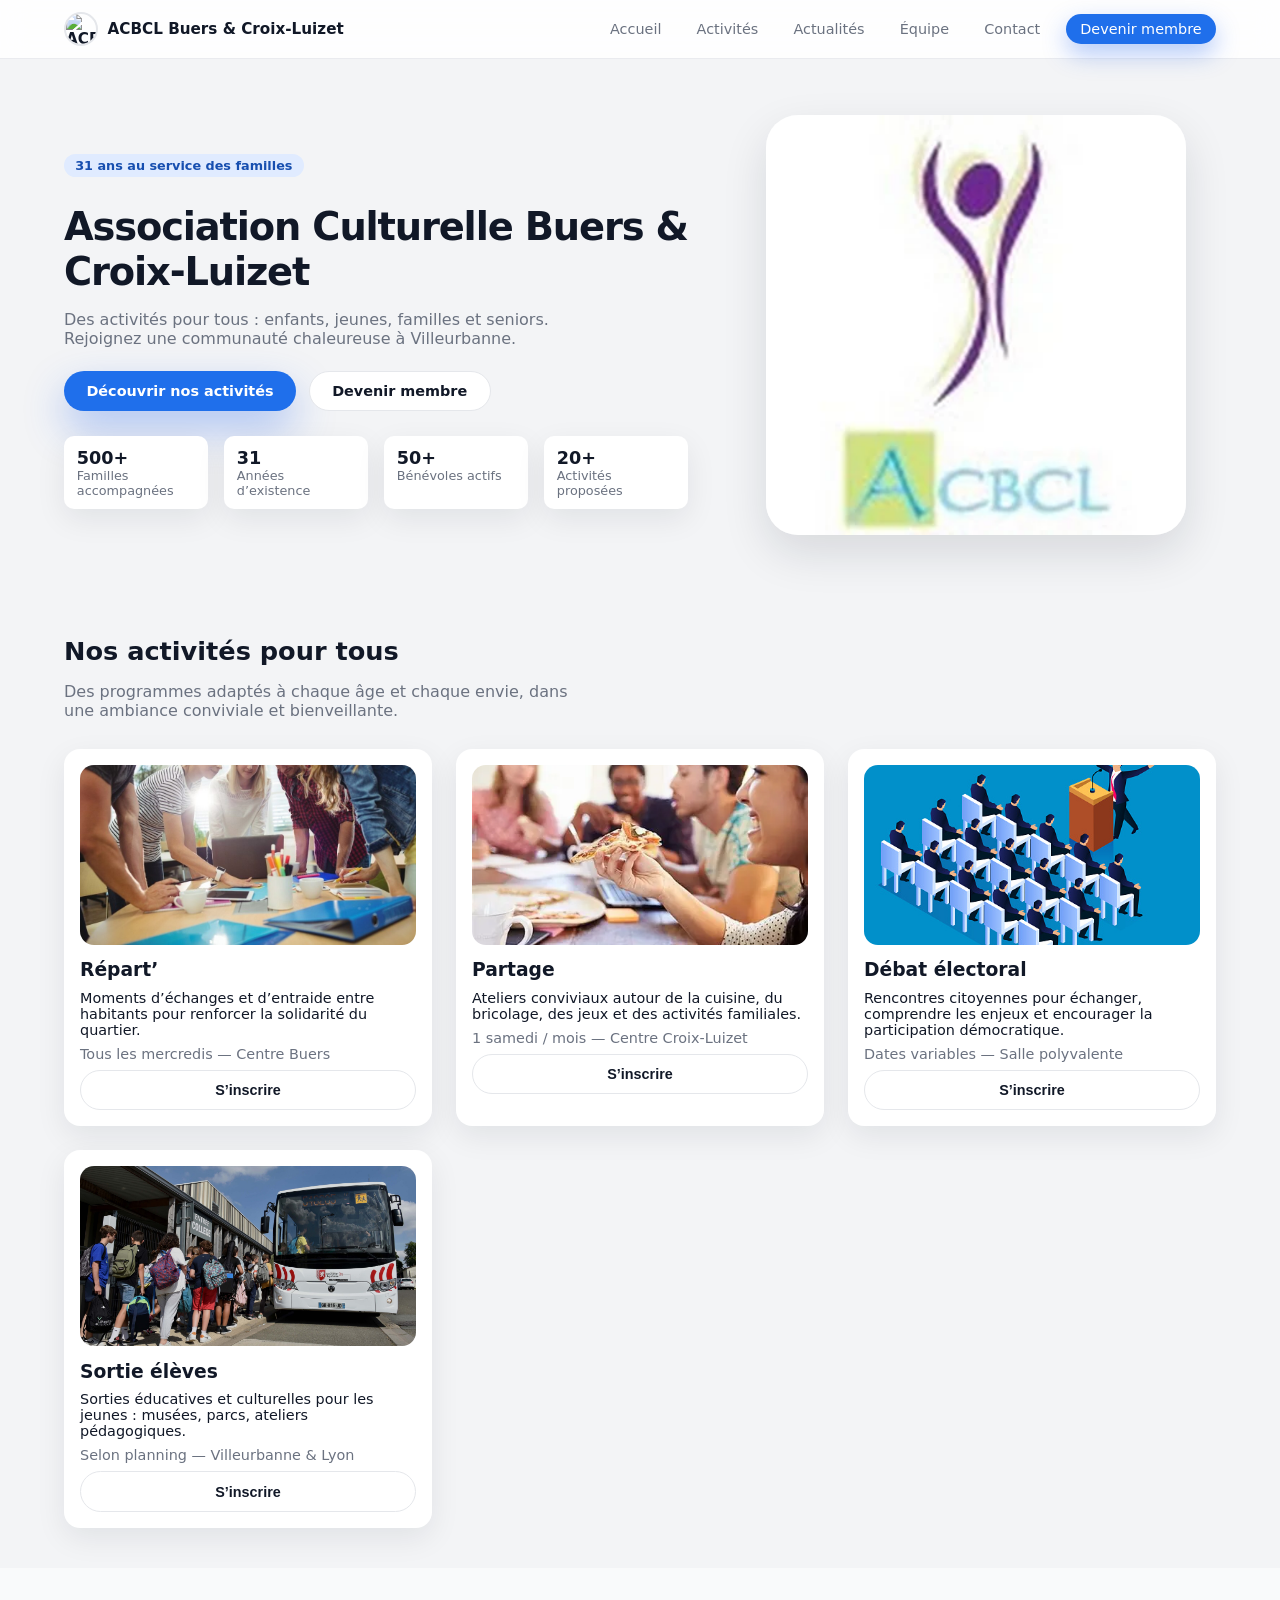
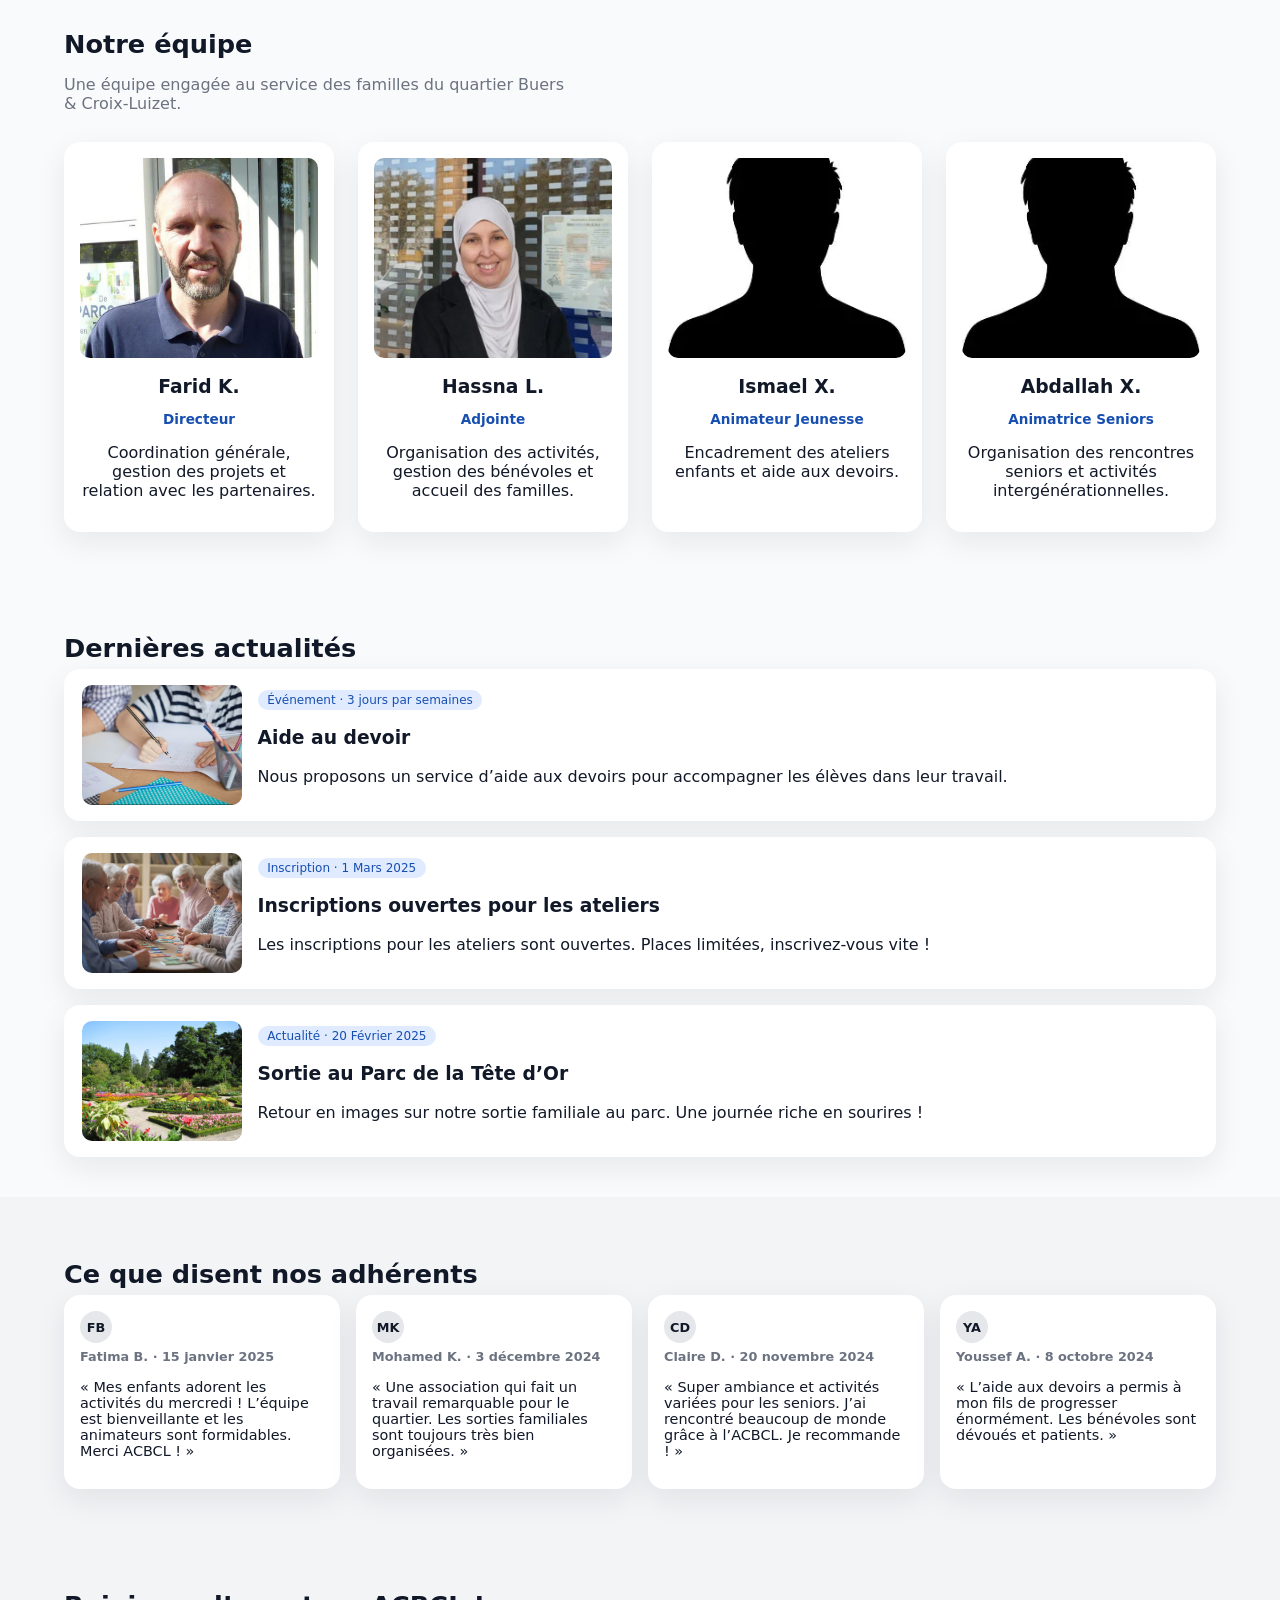
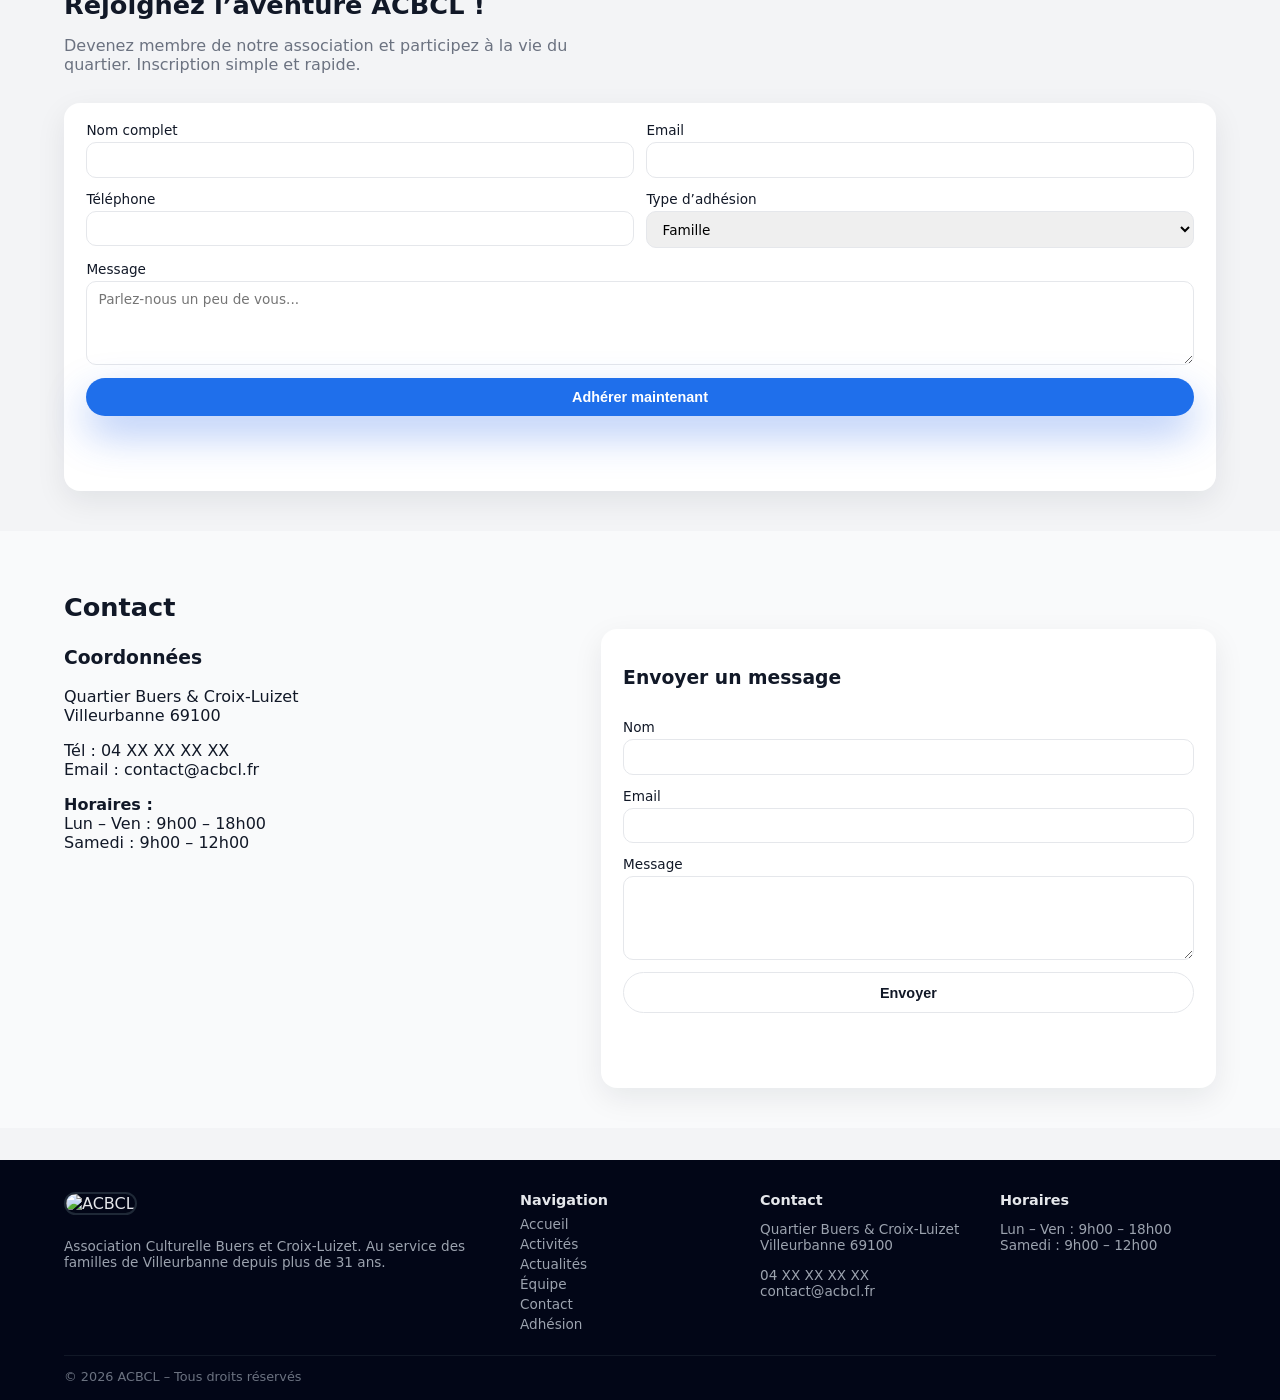
==== commit 5d453ea3: "ok" ====
--- a/index.html
+++ b/index.html
@@ -1,301 +1,305 @@
 <!DOCTYPE html>
 <html lang="fr">
+
 <head>
-  <meta charset="UTF-8" />
-  <title>Association Culturelle Buers & Croix-Luizet</title>
-  <link rel="stylesheet" href="style.css" />
+    <meta charset="UTF-8" />
+    <title>Association Culturelle Buers & Croix-Luizet</title>
+    <link rel="stylesheet" href="style.css" />
 </head>
+
 <body>
-  <header class="header">
-    <div class="logo">
-      <img src="https://acbcl-connect-hub.lovable.app/assets/logo-acbcl-DStMol4x.png" alt="ACBCL" />
-      <span>ACBCL Buers & Croix-Luizet</span>
-    </div>
-    <nav class="nav">
-      <a href="#accueil">Accueil</a>
-      <a href="#activites">Activités</a>
-      <a href="#actualites">Actualités</a>
-      <a href="#equipe">Équipe</a>
-      <a href="#contact">Contact</a>
-      <a href="#adhesion" class="btn-nav">Devenir membre</a>
-    </nav>
-  </header>
-
-  <main>
-    <!-- Hero -->
-    <section id="accueil" class="hero">
-      <div class="hero-text">
-        <p class="hero-tag">31 ans au service des familles</p>
-        <h1>Association Culturelle Buers & Croix-Luizet</h1>
-        <p class="hero-sub">
-          Des activités pour tous : enfants, jeunes, familles et seniors. Rejoignez une communauté chaleureuse à Villeurbanne.
-        </p>
-        <div class="hero-actions">
-          <a href="#activites" class="btn primary">Découvrir nos activités</a>
-          <a href="#adhesion" class="btn secondary">Devenir membre</a>
+    <header class="header">
+        <div class="logo">
+            <img src="https://acbcl-connect-hub.lovable.app/assets/logo-acbcl-DStMol4x.png" alt="ACBCL" />
+            <span>ACBCL Buers & Croix-Luizet</span>
         </div>
-        <div class="hero-stats">
-          <div><strong>500+</strong><span>Familles accompagnées</span></div>
-          <div><strong>31</strong><span>Années d’existence</span></div>
-          <div><strong>50+</strong><span>Bénévoles actifs</span></div>
-          <div><strong>20+</strong><span>Activités proposées</span></div>
+        <nav class="nav">
+            <a href="#accueil">Accueil</a>
+            <a href="#activites">Activités</a>
+            <a href="#actualites">Actualités</a>
+            <a href="#equipe">Équipe</a>
+            <a href="#contact">Contact</a>
+            <a href="#adhesion" class="btn-nav">Devenir membre</a>
+        </nav>
+    </header>
+
+    <main>
+        <!-- Hero -->
+        <section id="accueil" class="hero">
+            <div class="hero-text">
+                <p class="hero-tag">31 ans au service des familles</p>
+                <h1>Association Culturelle Buers & Croix-Luizet</h1>
+                <p class="hero-sub">
+                    Des activités pour tous : enfants, jeunes, familles et seniors. Rejoignez une communauté chaleureuse
+                    à Villeurbanne.
+                </p>
+                <div class="hero-actions">
+                    <a href="#activites" class="btn primary">Découvrir nos activités</a>
+                    <a href="#adhesion" class="btn secondary">Devenir membre</a>
+                </div>
+                <div class="hero-stats">
+                    <div><strong>500+</strong><span>Familles accompagnées</span></div>
+                    <div><strong>31</strong><span>Années d’existence</span></div>
+                    <div><strong>50+</strong><span>Bénévoles actifs</span></div>
+                    <div><strong>20+</strong><span>Activités proposées</span></div>
+                </div>
+            </div>
+            <div class="hero-image">
+                <img src="images/logo acbcl.webp" alt="Communauté ACBCL" />
+            </div>
+        </section>
+
+        <!-- Activités -->
+        <section id="activites" class="section">
+            <h2>Nos activités pour tous</h2>
+            <p class="section-sub">
+                Des programmes adaptés à chaque âge et chaque envie, dans une ambiance conviviale et bienveillante.
+            </p>
+            <div class="cards">
+
+                <article class="card">
+                    <img src="images/people-discussion-5069845_1280-1024x500.jpg" alt="Répart’" />
+                    <h3>Répart’</h3>
+                    <p>Moments d’échanges et d’entraide entre habitants pour renforcer la solidarité du quartier.</p>
+                    <p class="card-meta">Tous les mercredis — Centre Buers</p>
+                    <button class="btn secondary activity-btn" data-activity="Répart’">S’inscrire</button>
+                </article>
+
+                <article class="card">
+                    <img src="images/OIP (1).webp" alt="Partage" />
+                    <h3>Partage</h3>
+                    <p>Ateliers conviviaux autour de la cuisine, du bricolage, des jeux et des activités familiales.</p>
+                    <p class="card-meta">1 samedi / mois — Centre Croix-Luizet</p>
+                    <button class="btn secondary activity-btn" data-activity="Partage">S’inscrire</button>
+                </article>
+
+                <article class="card">
+                    <img src="images/istockphoto-1276541400-170667a.jpg"
+                        alt="Débat électoral" />
+                    <h3>Débat électoral</h3>
+                    <p>Rencontres citoyennes pour échanger, comprendre les enjeux et encourager la participation
+                        démocratique.</p>
+                    <p class="card-meta">Dates variables — Salle polyvalente</p>
+                    <button class="btn secondary activity-btn" data-activity="Débat électoral">S’inscrire</button>
+                </article>
+
+                <article class="card">
+                    <img src="images/FR_Car-scolaire-2022-06-21-84-1-copie-scaled.jpg" alt="Sortie élèves" />
+                    <h3>Sortie élèves</h3>
+                    <p>Sorties éducatives et culturelles pour les jeunes : musées, parcs, ateliers pédagogiques.</p>
+                    <p class="card-meta">Selon planning — Villeurbanne & Lyon</p>
+                    <button class="btn secondary activity-btn" data-activity="Sortie élèves">S’inscrire</button>
+                </article>
+
+            </div>
+
+        </section>
+        <section id="equipe" class="section section-alt">
+            <h2>Notre équipe</h2>
+            <p class="section-sub">
+                Une équipe engagée au service des familles du quartier Buers & Croix-Luizet.
+            </p>
+
+            <div class="team-grid">
+                <article class="team-card">
+                    <img src="images/farid-khelifi-coordinateur-de-l-association-culturelle-buers-et-croix-luizet-(acbcl)-photo-d-archives-progres-emmanuelle-babe-1683740346.jpg"
+                        alt="">
+                    <h3>Farid K.</h3>
+                    <p class="role">Directeur</p>
+                    <p>Coordination générale, gestion des projets et relation avec les partenaires.</p>
+                </article>
+
+                <article class="team-card">
+                    <img src="images/Capture.PNG" alt="Adjointe" />
+                    <h3>Hassna L.</h3>
+                    <p class="role">Adjointe</p>
+                    <p>Organisation des activités, gestion des bénévoles et accueil des familles.</p>
+                </article>
+
+                <article class="team-card">
+                    <img src="images/OIP.webp" alt="Animateur" />
+                    <h3>Ismael X.</h3>
+                    <p class="role">Animateur Jeunesse</p>
+                    <p>Encadrement des ateliers enfants et aide aux devoirs.</p>
+                </article>
+
+                <article class="team-card">
+                    <img src="images/OIP.webp" alt="Animatrice" />
+                    <h3>Abdallah X.</h3>
+                    <p class="role">Animatrice Seniors</p>
+                    <p>Organisation des rencontres seniors et activités intergénérationnelles.</p>
+                </article>
+            </div>
+        </section>
+
+
+        <!-- Actualités -->
+        <section id="actualites" class="section section-alt">
+            <h2>Dernières actualités</h2>
+
+            <div class="news-list">
+
+                <article class="news-item">
+                    <img src="images/photo aide au devoir.png" alt="Aide au devoirs" class="news-img" />
+                    <div>
+                        <span class="news-tag">Événement · 3 jours par semaines</span>
+                        <h3>Aide au devoir </h3>
+                        <p>Nous proposons un service d’aide aux devoirs pour accompagner les élèves dans leur travail.
+                        </p>
+                    </div>
+                </article>
+
+                <article class="news-item">
+                    <img src="images/image-89.webp" alt="Ateliers seniors" class="news-img" />
+                    <div>
+                        <span class="news-tag">Inscription · 1 Mars 2025</span>
+                        <h3>Inscriptions ouvertes pour les ateliers </h3>
+                        <p>Les inscriptions pour les ateliers sont ouvertes. Places limitées, inscrivez-vous vite !</p>
+                    </div>
+                </article>
+
+                <article class="news-item">
+                    <img src="images/Jardin_botanique_lyon.JPG" alt="Sortie au parc" class="news-img" />
+                    <div>
+                        <span class="news-tag">Actualité · 20 Février 2025</span>
+                        <h3>Sortie au Parc de la Tête d’Or</h3>
+                        <p>Retour en images sur notre sortie familiale au parc. Une journée riche en sourires !</p>
+                    </div>
+                </article>
+
+            </div>
+        </section>
+
+
+        <!-- Témoignages -->
+        <section class="section">
+            <h2>Ce que disent nos adhérents</h2>
+            <div class="testimonials">
+                <article class="testimonial">
+                    <span class="initials">FB</span>
+                    <p class="name">Fatima B. · 15 janvier 2025</p>
+                    <p>« Mes enfants adorent les activités du mercredi ! L’équipe est bienveillante et les animateurs
+                        sont formidables. Merci ACBCL ! »</p>
+                </article>
+                <article class="testimonial">
+                    <span class="initials">MK</span>
+                    <p class="name">Mohamed K. · 3 décembre 2024</p>
+                    <p>« Une association qui fait un travail remarquable pour le quartier. Les sorties familiales sont
+                        toujours très bien organisées. »</p>
+                </article>
+                <article class="testimonial">
+                    <span class="initials">CD</span>
+                    <p class="name">Claire D. · 20 novembre 2024</p>
+                    <p>« Super ambiance et activités variées pour les seniors. J’ai rencontré beaucoup de monde grâce à
+                        l’ACBCL. Je recommande ! »</p>
+                </article>
+                <article class="testimonial">
+                    <span class="initials">YA</span>
+                    <p class="name">Youssef A. · 8 octobre 2024</p>
+                    <p>« L’aide aux devoirs a permis à mon fils de progresser énormément. Les bénévoles sont dévoués et
+                        patients. »</p>
+                </article>
+            </div>
+        </section>
+
+
+
+        <!-- Adhésion -->
+        <section id="adhesion" class="section">
+            <h2>Rejoignez l’aventure ACBCL !</h2>
+            <p class="section-sub">
+                Devenez membre de notre association et participez à la vie du quartier. Inscription simple et rapide.
+            </p>
+            <form class="form" id="adhesion-form">
+                <div class="form-row">
+                    <label>Nom complet
+                        <input type="text" name="nom" required />
+                    </label>
+                    <label>Email
+                        <input type="email" name="email" required />
+                    </label>
+                </div>
+                <div class="form-row">
+                    <label>Téléphone
+                        <input type="tel" name="telephone" />
+                    </label>
+                    <label>Type d’adhésion
+                        <select name="type">
+                            <option value="famille">Famille</option>
+                            <option value="jeune">Jeune</option>
+                            <option value="senior">Senior</option>
+                            <option value="benevole">Bénévole</option>
+                        </select>
+                    </label>
+                </div>
+                <label>Message
+                    <textarea name="message" rows="4" placeholder="Parlez-nous un peu de vous..."></textarea>
+                </label>
+                <button type="submit" class="btn primary">Adhérer maintenant</button>
+                <p class="form-feedback" id="adhesion-feedback"></p>
+            </form>
+        </section>
+
+        <!-- Contact -->
+        <section id="contact" class="section section-alt">
+            <h2>Contact</h2>
+            <div class="contact-grid">
+                <div>
+                    <h3>Coordonnées</h3>
+                    <p>Quartier Buers & Croix-Luizet<br />Villeurbanne 69100</p>
+                    <p>Tél : 04 XX XX XX XX<br />Email : contact@acbcl.fr</p>
+                    <p><strong>Horaires :</strong><br />Lun – Ven : 9h00 – 18h00<br />Samedi : 9h00 – 12h00</p>
+                </div>
+                <form class="form" id="contact-form">
+                    <h3>Envoyer un message</h3>
+                    <label>Nom
+                        <input type="text" name="nom" required />
+                    </label>
+                    <label>Email
+                        <input type="email" name="email" required />
+                    </label>
+                    <label>Message
+                        <textarea name="message" rows="4" required></textarea>
+                    </label>
+                    <button type="submit" class="btn secondary">Envoyer</button>
+                    <p class="form-feedback" id="contact-feedback"></p>
+                </form>
+            </div>
+        </section>
+    </main>
+
+    <footer class="footer">
+        <div class="footer-main">
+            <div class="footer-brand">
+                <img src="https://acbcl-connect-hub.lovable.app/assets/logo-acbcl-DStMol4x.png" alt="ACBCL" />
+                <p>Association Culturelle Buers et Croix-Luizet. Au service des familles de Villeurbanne depuis plus de
+                    31 ans.</p>
+            </div>
+            <div class="footer-col">
+                <h4>Navigation</h4>
+                <a href="#accueil">Accueil</a>
+                <a href="#activites">Activités</a>
+                <a href="#actualites">Actualités</a>
+                <a href="#equipe">Équipe</a>
+                <a href="#contact">Contact</a>
+                <a href="#adhesion">Adhésion</a>
+            </div>
+            <div class="footer-col">
+                <h4>Contact</h4>
+                <p>Quartier Buers & Croix-Luizet<br />Villeurbanne 69100</p>
+                <p>04 XX XX XX XX<br />contact@acbcl.fr</p>
+            </div>
+            <div class="footer-col">
+                <h4>Horaires</h4>
+                <p>Lun – Ven : 9h00 – 18h00<br />Samedi : 9h00 – 12h00</p>
+            </div>
         </div>
-      </div>
-      <div class="hero-image">
-        <img src="images/logo acbcl.webp" alt="Communauté ACBCL" />
-      </div>
-    </section>
-
-    <!-- Activités -->
-    <section id="activites" class="section">
-      <h2>Nos activités pour tous</h2>
-      <p class="section-sub">
-        Des programmes adaptés à chaque âge et chaque envie, dans une ambiance conviviale et bienveillante.
-      </p>
-      <div class="cards">
-
-  <article class="card">
-    <img src="images/people-discussion-5069845_1280-1024x500.jpg" alt="Répart’" />
-    <h3>Répart’</h3>
-    <p>Moments d’échanges et d’entraide entre habitants pour renforcer la solidarité du quartier.</p>
-    <p class="card-meta">Tous les mercredis — Centre Buers</p>
-    <button class="btn secondary activity-btn" data-activity="Répart’">S’inscrire</button>
-  </article>
-
-  <article class="card">
-    <img src="images/OIP (1).webp" alt="Partage" />
-    <h3>Partage</h3>
-    <p>Ateliers conviviaux autour de la cuisine, du bricolage, des jeux et des activités familiales.</p>
-    <p class="card-meta">1 samedi / mois — Centre Croix-Luizet</p>
-    <button class="btn secondary activity-btn" data-activity="Partage">S’inscrire</button>
-  </article>
-
-  <article class="card">
-    <img src="images/debat electoal - Recherche Images_files/4A9D07RlW6M7gPmPQQydX3khDJc.svg" alt="Débat électoral" />
-    <h3>Débat électoral</h3>
-    <p>Rencontres citoyennes pour échanger, comprendre les enjeux et encourager la participation démocratique.</p>
-    <p class="card-meta">Dates variables — Salle polyvalente</p>
-    <button class="btn secondary activity-btn" data-activity="Débat électoral">S’inscrire</button>
-  </article>
-
-  <article class="card">
-    <img src="https://i.imgur.com/2q4p0uA.jpeg" alt="Sortie élèves" />
-    <h3>Sortie élèves</h3>
-    <p>Sorties éducatives et culturelles pour les jeunes : musées, parcs, ateliers pédagogiques.</p>
-    <p class="card-meta">Selon planning — Villeurbanne & Lyon</p>
-    <button class="btn secondary activity-btn" data-activity="Sortie élèves">S’inscrire</button>
-  </article>
-
-</div>
-
-    </section>
-    <section id="equipe" class="section section-alt">
-  <h2>Notre équipe</h2>
-  <p class="section-sub">
-    Une équipe engagée au service des familles du quartier Buers & Croix-Luizet.
-  </p>
-
-  <div class="team-grid">
-    <article class="team-card">
-      <img src="images/farid-khelifi-coordinateur-de-l-association-culturelle-buers-et-croix-luizet-(acbcl)-photo-d-archives-progres-emmanuelle-babe-1683740346.jpg" alt="">
-      <h3>Farid K.</h3>
-      <p class="role">Directeur</p>
-      <p>Coordination générale, gestion des projets et relation avec les partenaires.</p>
-    </article>
-
-    <article class="team-card">
-      <img src="images/Capture.PNG" alt="Adjointe" />
-      <h3>Hassna L.</h3>
-      <p class="role">Adjointe</p>
-      <p>Organisation des activités, gestion des bénévoles et accueil des familles.</p>
-    </article>
-
-    <article class="team-card">
-      <img src="images/OIP.webp" alt="Animateur" />
-      <h3>Ismael X.</h3>
-      <p class="role">Animateur Jeunesse</p>
-      <p>Encadrement des ateliers enfants et aide aux devoirs.</p>
-    </article>
-
-    <article class="team-card">
-      <img src="images/OIP.webp" alt="Animatrice" />
-      <h3>Abdallah X.</h3>
-      <p class="role">Animatrice Seniors</p>
-      <p>Organisation des rencontres seniors et activités intergénérationnelles.</p>
-    </article>
-  </div>
-</section>
-
-
-    <!-- Actualités -->
-   <section id="actualites" class="section section-alt">
-  <h2>Dernières actualités</h2>
-
-  <div class="news-list">
-
-    <article class="news-item">
-      <img src="images/photo aide au devoir.png" alt="Aide au devoirs" class="news-img" />
-      <div>
-        <span class="news-tag">Événement · 3 jours par semaines</span>
-        <h3>Aide au devoir </h3>
-        <p>Nous proposons un service d’aide aux devoirs pour accompagner les élèves dans leur travail.</p>
-      </div>
-    </article>
-
-    <article class="news-item">
-      <img src="images/image-89.webp" alt="Ateliers seniors" class="news-img" />
-      <div>
-        <span class="news-tag">Inscription · 1 Mars 2025</span>
-        <h3>Inscriptions ouvertes pour les ateliers </h3>
-        <p>Les inscriptions pour les ateliers sont ouvertes. Places limitées, inscrivez-vous vite !</p>
-      </div>
-    </article>
-
-    <article class="news-item">
-      <img src="images/Jardin_botanique_lyon.JPG" alt="Sortie au parc" class="news-img" />
-      <div>
-        <span class="news-tag">Actualité · 20 Février 2025</span>
-        <h3>Sortie au Parc de la Tête d’Or</h3>
-        <p>Retour en images sur notre sortie familiale au parc. Une journée riche en sourires !</p>
-      </div>
-    </article>
-
-  </div>
-</section>
-
-
-    <!-- Témoignages -->
-    <section class="section">
-      <h2>Ce que disent nos adhérents</h2>
-      <div class="testimonials">
-        <article class="testimonial">
-          <span class="initials">FB</span>
-          <p class="name">Fatima B. · 15 janvier 2025</p>
-          <p>« Mes enfants adorent les activités du mercredi ! L’équipe est bienveillante et les animateurs sont formidables. Merci ACBCL ! »</p>
-        </article>
-        <article class="testimonial">
-          <span class="initials">MK</span>
-          <p class="name">Mohamed K. · 3 décembre 2024</p>
-          <p>« Une association qui fait un travail remarquable pour le quartier. Les sorties familiales sont toujours très bien organisées. »</p>
-        </article>
-        <article class="testimonial">
-          <span class="initials">CD</span>
-          <p class="name">Claire D. · 20 novembre 2024</p>
-          <p>« Super ambiance et activités variées pour les seniors. J’ai rencontré beaucoup de monde grâce à l’ACBCL. Je recommande ! »</p>
-        </article>
-        <article class="testimonial">
-          <span class="initials">YA</span>
-          <p class="name">Youssef A. · 8 octobre 2024</p>
-          <p>« L’aide aux devoirs a permis à mon fils de progresser énormément. Les bénévoles sont dévoués et patients. »</p>
-        </article>
-      </div>
-    </section>
-
-    <!-- Équipe (placeholder simple) -->
-    <section id="equipe" class="section section-alt">
-      <h2>Notre équipe</h2>
-      <p class="section-sub">
-        Une équipe de bénévoles et de professionnels engagés au service des familles du quartier Buers & Croix-Luizet.
-      </p>
-      <div class="team-placeholder">
-        <p>(Ici tu peux plus tard ajouter des cartes avec les photos et rôles de l’équipe.)</p>
-      </div>
-    </section>
-
-    <!-- Adhésion -->
-    <section id="adhesion" class="section">
-      <h2>Rejoignez l’aventure ACBCL !</h2>
-      <p class="section-sub">
-        Devenez membre de notre association et participez à la vie du quartier. Inscription simple et rapide.
-      </p>
-      <form class="form" id="adhesion-form">
-        <div class="form-row">
-          <label>Nom complet
-            <input type="text" name="nom" required />
-          </label>
-          <label>Email
-            <input type="email" name="email" required />
-          </label>
+        <div class="footer-bottom">
+            <span>© 2026 ACBCL – Tous droits réservés</span>
         </div>
-        <div class="form-row">
-          <label>Téléphone
-            <input type="tel" name="telephone" />
-          </label>
-          <label>Type d’adhésion
-            <select name="type">
-              <option value="famille">Famille</option>
-              <option value="jeune">Jeune</option>
-              <option value="senior">Senior</option>
-              <option value="benevole">Bénévole</option>
-            </select>
-          </label>
-        </div>
-        <label>Message
-          <textarea name="message" rows="4" placeholder="Parlez-nous un peu de vous..."></textarea>
-        </label>
-        <button type="submit" class="btn primary">Adhérer maintenant</button>
-        <p class="form-feedback" id="adhesion-feedback"></p>
-      </form>
-    </section>
-
-    <!-- Contact -->
-    <section id="contact" class="section section-alt">
-      <h2>Contact</h2>
-      <div class="contact-grid">
-        <div>
-          <h3>Coordonnées</h3>
-          <p>Quartier Buers & Croix-Luizet<br />Villeurbanne 69100</p>
-          <p>Tél : 04 XX XX XX XX<br />Email : contact@acbcl.fr</p>
-          <p><strong>Horaires :</strong><br />Lun – Ven : 9h00 – 18h00<br />Samedi : 9h00 – 12h00</p>
-        </div>
-        <form class="form" id="contact-form">
-          <h3>Envoyer un message</h3>
-          <label>Nom
-            <input type="text" name="nom" required />
-          </label>
-          <label>Email
-            <input type="email" name="email" required />
-          </label>
-          <label>Message
-            <textarea name="message" rows="4" required></textarea>
-          </label>
-          <button type="submit" class="btn secondary">Envoyer</button>
-          <p class="form-feedback" id="contact-feedback"></p>
-        </form>
-      </div>
-    </section>
-  </main>
-
-  <footer class="footer">
-    <div class="footer-main">
-      <div class="footer-brand">
-        <img src="https://acbcl-connect-hub.lovable.app/assets/logo-acbcl-DStMol4x.png" alt="ACBCL" />
-        <p>Association Culturelle Buers et Croix-Luizet. Au service des familles de Villeurbanne depuis plus de 31 ans.</p>
-      </div>
-      <div class="footer-col">
-        <h4>Navigation</h4>
-        <a href="#accueil">Accueil</a>
-        <a href="#activites">Activités</a>
-        <a href="#actualites">Actualités</a>
-        <a href="#equipe">Équipe</a>
-        <a href="#contact">Contact</a>
-        <a href="#adhesion">Adhésion</a>
-      </div>
-      <div class="footer-col">
-        <h4>Contact</h4>
-        <p>Quartier Buers & Croix-Luizet<br />Villeurbanne 69100</p>
-        <p>04 XX XX XX XX<br />contact@acbcl.fr</p>
-      </div>
-      <div class="footer-col">
-        <h4>Horaires</h4>
-        <p>Lun – Ven : 9h00 – 18h00<br />Samedi : 9h00 – 12h00</p>
-      </div>
-    </div>
-    <div class="footer-bottom">
-      <span>© 2026 ACBCL – Tous droits réservés</span>
-    </div>
-  </footer>
-
-  <script src="script.js"></script>
+    </footer>
+
+    <script src="script.js"></script>
 </body>
-</html>
+
+</html>
--- a/style.css
+++ b/style.css
@@ -234,6 +234,27 @@
   gap: 1.5rem;
 }
 
+
+
+.news-item {
+  display: grid;
+  grid-template-columns: 160px 1fr;
+  gap: 1rem;
+  background: #fff;
+  border-radius: var(--radius-lg);
+  padding: 1rem;
+  box-shadow: var(--shadow-card);
+  align-items: center;
+}
+
+.news-img {
+  width: 100%;
+  height: 120px;        /* même hauteur pour toutes */
+  object-fit: cover;    /* recadre proprement */
+  border-radius: var(--radius-md);
+}
+
+
 .card {
   background: #fff;
   border-radius: var(--radius-lg);
